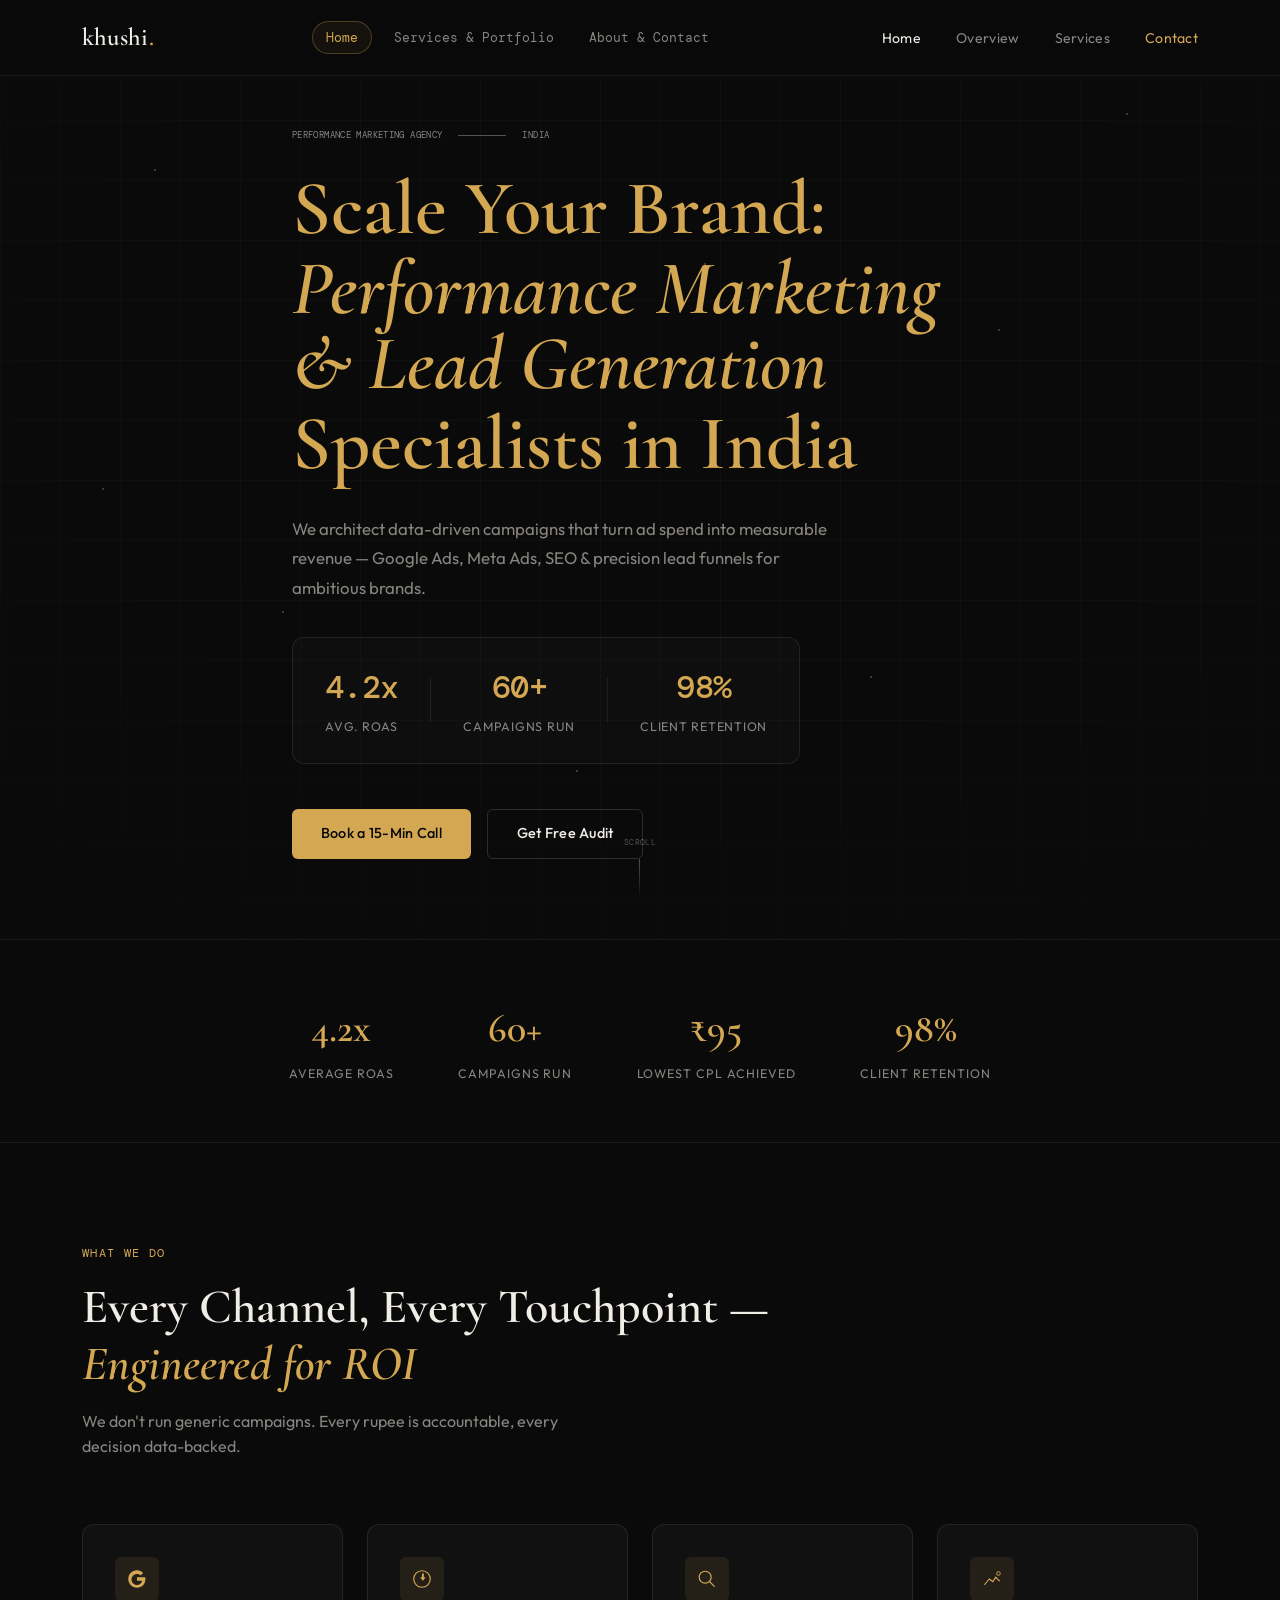
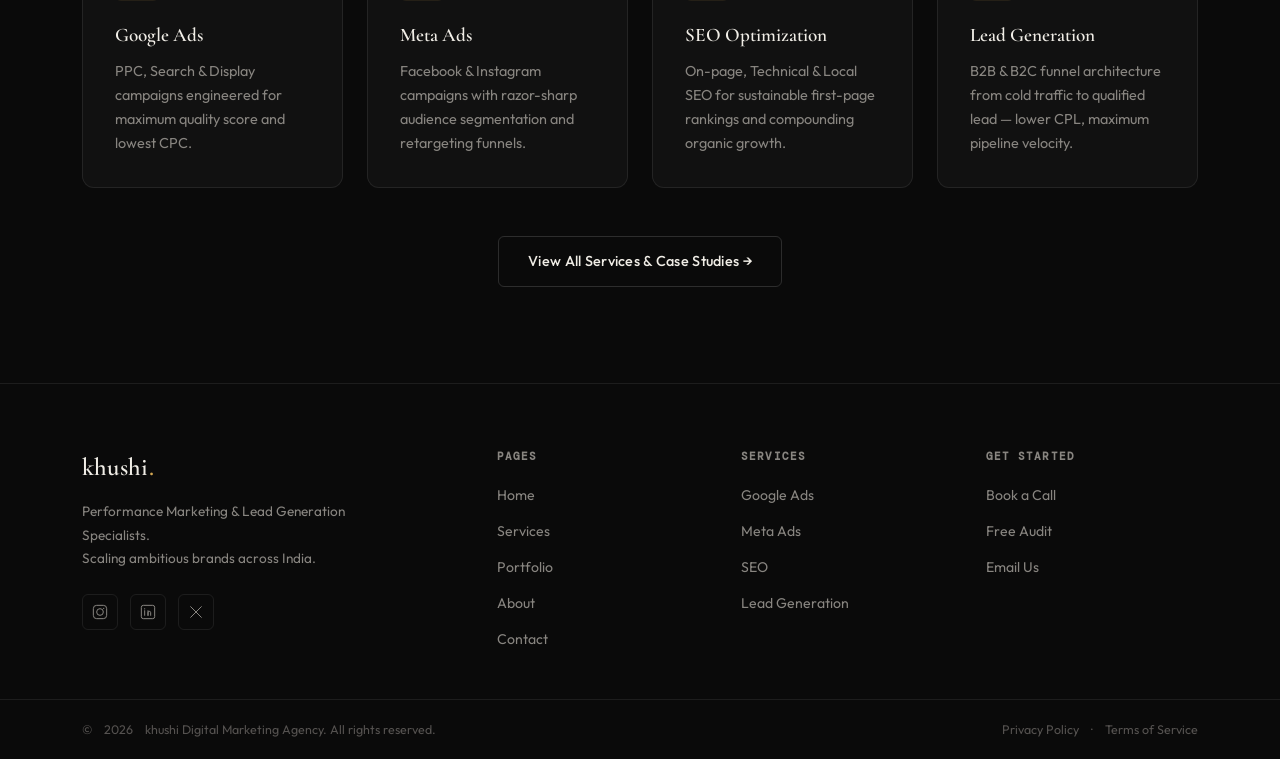
==== index.html @ 688403a4 "Add files via upload" ====
<!DOCTYPE html>
<html lang="en">
<head>
  <meta charset="UTF-8" />
  <meta name="viewport" content="width=device-width, initial-scale=1.0" />
  <meta name="description" content="khushi — Performance Marketing & Lead Generation Agency in India. Google Ads, Meta Ads, SEO, and B2B/B2C lead generation that scales your brand." />
  <title>khushi | Performance Marketing & Lead Generation — Home</title>
  <link rel="canonical" href="https://khushi.agency" />
  <link rel="preconnect" href="https://fonts.googleapis.com" />
  <link rel="preconnect" href="https://fonts.gstatic.com" crossorigin />
  <link href="https://fonts.googleapis.com/css2?family=Cormorant+Garamond:ital,wght@0,300;0,400;0,600;0,700;1,300;1,400&family=Outfit:wght@300;400;500;600&family=DM+Mono:wght@300;400;500&display=swap" rel="stylesheet" />
  <link rel="stylesheet" href="style.css" />
</head>
<body>

  <!-- HEADER -->
  <header class="site-header" id="top" role="banner">
    <nav class="navbar" aria-label="Primary navigation">
      <a href="index.html" class="nav-logo" aria-label="khushi home">
        <span class="logo-text">khushi<span class="logo-dot">.</span></span>
      </a>
      <div class="page-nav" role="navigation" aria-label="Page navigation">
        <a href="index.html" class="page-nav-link current">Home</a>
        <a href="services-portfolio.html" class="page-nav-link">Services &amp; Portfolio</a>
        <a href="about-contact.html" class="page-nav-link">About &amp; Contact</a>
      </div>
      <ul class="nav-links" role="list">
        <li><a href="#home" class="nav-link active">Home</a></li>
        <li><a href="#overview" class="nav-link">Overview</a></li>
        <li><a href="services-portfolio.html" class="nav-link">Services</a></li>
        <li><a href="about-contact.html" class="nav-link nav-cta">Contact</a></li>
      </ul>
      <button class="burger" aria-label="Toggle navigation menu" aria-expanded="false">
        <span class="burger-bar"></span>
        <span class="burger-bar"></span>
        <span class="burger-bar"></span>
      </button>
    </nav>
  </header>

  <main id="main-content">

    <!-- HERO -->
    <section id="home" class="hero" aria-labelledby="hero-heading">
      <div class="hero-grid-bg" aria-hidden="true"></div>
      <div class="hero-particles" aria-hidden="true">
        <span></span><span></span><span></span><span></span>
        <span></span><span></span><span></span><span></span>
      </div>

      <div class="container hero-content">
        <div class="hero-eyebrow reveal">
          <span class="mono">Performance Marketing Agency</span>
          <span class="eyebrow-line" aria-hidden="true"></span>
          <span class="mono">India</span>
        </div>

        <!-- 
          FIX 1: All text is now the same gold/accent color (removed white override).
          FIX 2: "Performance Marketing" and "& Lead Generation" are on consecutive lines
                 with .line-tight pulling the gap tighter via negative margin-top.
        -->
        <h1 id="hero-heading" class="hero-h1 reveal reveal-delay-1">
          Scale Your Brand:<br />
          <em>Performance Marketing</em><br />
          <span class="line-tight"><em>&amp; Lead Generation</em> Specialists in India</span>
        </h1>

        <p class="hero-sub reveal reveal-delay-2">
          We architect data-driven campaigns that turn ad spend into measurable revenue —
          Google Ads, Meta Ads, SEO &amp; precision lead funnels for ambitious brands.
        </p>

        <div class="hero-stats reveal reveal-delay-3" aria-label="Agency statistics">
          <div class="stat">
            <span class="stat-num mono">4.2x</span>
            <span class="stat-label">Avg. ROAS</span>
          </div>
          <div class="stat-divider" aria-hidden="true"></div>
          <div class="stat">
            <span class="stat-num mono">60+</span>
            <span class="stat-label">Campaigns Run</span>
          </div>
          <div class="stat-divider" aria-hidden="true"></div>
          <div class="stat">
            <span class="stat-num mono">98%</span>
            <span class="stat-label">Client Retention</span>
          </div>
        </div>

        <div class="hero-ctas reveal reveal-delay-4">
          <a href="about-contact.html#contact" class="btn btn-primary">Book a 15-Min Call</a>
          <a href="about-contact.html#contact" class="btn btn-outline">Get Free Audit</a>
        </div>
      </div>

      <div class="hero-scroll-cue" aria-hidden="true">
        <span class="mono">scroll</span>
        <div class="scroll-line"></div>
      </div>
    </section>

    <!-- TRUST BAR -->
    <div class="trust-bar">
      <div class="container">
        <div class="trust-inner">
          <div class="trust-item">
            <span class="trust-num">4.2x</span>
            <span class="trust-lbl">Average ROAS</span>
          </div>
          <div class="trust-item">
            <span class="trust-num">60+</span>
            <span class="trust-lbl">Campaigns Run</span>
          </div>
          <div class="trust-item">
            <span class="trust-num">₹95</span>
            <span class="trust-lbl">Lowest CPL Achieved</span>
          </div>
          <div class="trust-item">
            <span class="trust-num">98%</span>
            <span class="trust-lbl">Client Retention</span>
          </div>
        </div>
      </div>
    </div>

    <!-- OVERVIEW -->
    <section id="overview" class="home-overview" aria-labelledby="overview-heading">
      <div class="container">
        <div class="section-header reveal">
          <span class="section-eyebrow mono">What We Do</span>
          <h2 id="overview-heading" class="section-title">
            Every Channel, Every Touchpoint —<br /><em>Engineered for ROI</em>
          </h2>
          <p class="section-sub">We don't run generic campaigns. Every rupee is accountable, every decision data-backed.</p>
        </div>

        <div class="overview-grid">
          <div class="overview-card reveal">
            <div class="overview-card-icon">
              <svg viewBox="0 0 48 48" fill="none" xmlns="http://www.w3.org/2000/svg">
                <path d="M43.6 20.2H24v7.6h11.3c-1.1 5.4-5.8 9.4-11.3 9.4-6.6 0-12-5.4-12-12s5.4-12 12-12c3 0 5.8 1.1 7.9 3l5.4-5.4C33.8 7.2 29.1 5 24 5 13.5 5 5 13.5 5 24s8.5 19 19 19c9.9 0 18.3-7.2 18.3-19 0-1.3-.1-2.6-.4-3.8h.7z" fill="currentColor"/>
              </svg>
            </div>
            <h3 class="overview-card-title">Google Ads</h3>
            <p class="overview-card-desc">PPC, Search &amp; Display campaigns engineered for maximum quality score and lowest CPC.</p>
          </div>
          <div class="overview-card reveal reveal-delay-1">
            <div class="overview-card-icon">
              <svg viewBox="0 0 48 48" fill="none" xmlns="http://www.w3.org/2000/svg">
                <circle cx="24" cy="24" r="18" stroke="currentColor" stroke-width="2.5" fill="none"/>
                <path d="M24 12v8h-4l6 8 6-8h-4v-8h-4z" fill="currentColor"/>
              </svg>
            </div>
            <h3 class="overview-card-title">Meta Ads</h3>
            <p class="overview-card-desc">Facebook &amp; Instagram campaigns with razor-sharp audience segmentation and retargeting funnels.</p>
          </div>
          <div class="overview-card reveal reveal-delay-2">
            <div class="overview-card-icon">
              <svg viewBox="0 0 48 48" fill="none" xmlns="http://www.w3.org/2000/svg">
                <circle cx="20" cy="20" r="13" stroke="currentColor" stroke-width="2.5" fill="none"/>
                <path d="M30 30l10 10" stroke="currentColor" stroke-width="2.5" stroke-linecap="round"/>
              </svg>
            </div>
            <h3 class="overview-card-title">SEO Optimization</h3>
            <p class="overview-card-desc">On-page, Technical &amp; Local SEO for sustainable first-page rankings and compounding organic growth.</p>
          </div>
          <div class="overview-card reveal reveal-delay-3">
            <div class="overview-card-icon">
              <svg viewBox="0 0 48 48" fill="none" xmlns="http://www.w3.org/2000/svg">
                <path d="M8 36l10-12 8 6 6-10 8 8" stroke="currentColor" stroke-width="2.5" stroke-linecap="round" stroke-linejoin="round" fill="none"/>
                <circle cx="38" cy="12" r="4" stroke="currentColor" stroke-width="2" fill="none"/>
              </svg>
            </div>
            <h3 class="overview-card-title">Lead Generation</h3>
            <p class="overview-card-desc">B2B &amp; B2C funnel architecture from cold traffic to qualified lead — lower CPL, maximum pipeline velocity.</p>
          </div>
        </div>

        <div style="text-align:center; margin-top: 3rem;" class="reveal reveal-delay-4">
          <a href="services-portfolio.html" class="btn btn-outline">View All Services &amp; Case Studies →</a>
        </div>
      </div>
    </section>

  </main>

  <!-- FOOTER -->
  <footer class="site-footer" role="contentinfo">
    <div class="container footer-inner">
      <div class="footer-brand">
        <a href="index.html" class="nav-logo footer-logo">
          <span class="logo-text">khushi<span class="logo-dot">.</span></span>
        </a>
        <p class="footer-tagline">Performance Marketing &amp; Lead Generation Specialists.<br />Scaling ambitious brands across India.</p>
        <div class="footer-social" aria-label="Social media links">
          <a href="https://www.instagram.com" target="_blank" rel="noopener noreferrer" class="social-link" aria-label="Instagram">
            <svg viewBox="0 0 24 24" fill="none" xmlns="http://www.w3.org/2000/svg"><rect x="2" y="2" width="20" height="20" rx="5" stroke="currentColor" stroke-width="1.5" fill="none"/><circle cx="12" cy="12" r="5" stroke="currentColor" stroke-width="1.5" fill="none"/><circle cx="17.5" cy="6.5" r="1" fill="currentColor"/></svg>
          </a>
          <a href="https://www.linkedin.com" target="_blank" rel="noopener noreferrer" class="social-link" aria-label="LinkedIn">
            <svg viewBox="0 0 24 24" fill="none" xmlns="http://www.w3.org/2000/svg"><rect x="2" y="2" width="20" height="20" rx="3" stroke="currentColor" stroke-width="1.5" fill="none"/><path d="M7 10v7M7 7v.5M12 17v-4a2 2 0 014 0v4M12 10v7" stroke="currentColor" stroke-width="1.5" stroke-linecap="round"/></svg>
          </a>
          <a href="https://twitter.com" target="_blank" rel="noopener noreferrer" class="social-link" aria-label="Twitter/X">
            <svg viewBox="0 0 24 24" fill="none" xmlns="http://www.w3.org/2000/svg"><path d="M4 4l16 16M4 20L20 4" stroke="currentColor" stroke-width="1.5" stroke-linecap="round"/></svg>
          </a>
        </div>
      </div>
      <nav class="footer-nav" aria-label="Footer links">
        <div class="footer-col">
          <h4 class="footer-col-title mono">Pages</h4>
          <ul role="list">
            <li><a href="index.html" class="footer-link">Home</a></li>
            <li><a href="services-portfolio.html" class="footer-link">Services</a></li>
            <li><a href="services-portfolio.html#portfolio" class="footer-link">Portfolio</a></li>
            <li><a href="about-contact.html" class="footer-link">About</a></li>
            <li><a href="about-contact.html#contact" class="footer-link">Contact</a></li>
          </ul>
        </div>
        <div class="footer-col">
          <h4 class="footer-col-title mono">Services</h4>
          <ul role="list">
            <li><a href="services-portfolio.html#services" class="footer-link">Google Ads</a></li>
            <li><a href="services-portfolio.html#services" class="footer-link">Meta Ads</a></li>
            <li><a href="services-portfolio.html#services" class="footer-link">SEO</a></li>
            <li><a href="services-portfolio.html#services" class="footer-link">Lead Generation</a></li>
          </ul>
        </div>
        <div class="footer-col">
          <h4 class="footer-col-title mono">Get Started</h4>
          <ul role="list">
            <li><a href="https://calendly.com/khushi-agency/15min" target="_blank" rel="noopener noreferrer" class="footer-link">Book a Call</a></li>
            <li><a href="about-contact.html#contact" class="footer-link">Free Audit</a></li>
            <li><a href="mailto:hello@khushi.agency" class="footer-link">Email Us</a></li>
          </ul>
        </div>
      </nav>
    </div>
    <div class="footer-bottom">
      <div class="container footer-bottom-inner">
        <p class="footer-copy">&copy; <span id="year"></span> khushi Digital Marketing Agency. All rights reserved.</p>
        <p class="footer-legal">
          <a href="#" class="footer-link-sm">Privacy Policy</a>
          <span aria-hidden="true">·</span>
          <a href="#" class="footer-link-sm">Terms of Service</a>
        </p>
      </div>
    </div>
  </footer>

  <script src="script.js"></script>
</body>
</html>
---- style.css ----
/* ============================================================
   KHUSHI AGENCY — style.css
   3-Page: index.html | services-portfolio.html | about-contact.html
   ============================================================ */

/* ─── RESET & BASE ─────────────────────────────────────────── */
*, *::before, *::after { box-sizing: border-box; margin: 0; padding: 0; }

:root {
  --clr-bg:        #0a0a0a;
  --clr-surface:   #111111;
  --clr-border:    rgba(255,255,255,0.08);
  --clr-border-md: rgba(255,255,255,0.14);
  --clr-accent:    #d4a853;        /* gold */
  --clr-accent2:   #b8934a;
  --clr-text:      #f0ede6;
  --clr-muted:     #888580;
  --clr-dim:       #555250;
  --ff-serif:      'Cormorant Garamond', Georgia, serif;
  --ff-sans:       'Outfit', system-ui, sans-serif;
  --ff-mono:       'DM Mono', 'Courier New', monospace;
  --radius:        6px;
  --radius-lg:     12px;
  --trans:         0.3s ease;
}

html { scroll-behavior: smooth; font-size: 16px; }

body {
  font-family: var(--ff-sans);
  background: var(--clr-bg);
  color: var(--clr-text);
  line-height: 1.6;
  overflow-x: hidden;
  -webkit-font-smoothing: antialiased;
}

img { display: block; max-width: 100%; }
a { color: inherit; text-decoration: none; }
ul { list-style: none; }
button { cursor: pointer; border: none; background: none; font: inherit; }

.mono { font-family: var(--ff-mono); font-size: 0.78em; letter-spacing: 0.04em; }
.container { max-width: 1180px; margin: 0 auto; padding: 0 2rem; }

/* ─── HEADER / NAV ─────────────────────────────────────────── */
.site-header {
  position: fixed; top: 0; left: 0; right: 0; z-index: 100;
  padding: 1.1rem 0;
  border-bottom: 1px solid var(--clr-border);
  background: rgba(10,10,10,0.88);
  backdrop-filter: blur(12px);
  -webkit-backdrop-filter: blur(12px);
}
.navbar { display: flex; align-items: center; justify-content: space-between; max-width: 1180px; margin: 0 auto; padding: 0 2rem; }

.nav-logo { display: flex; align-items: center; }
.logo-text { font-family: var(--ff-serif); font-size: 1.55rem; font-weight: 600; color: var(--clr-text); letter-spacing: 0.01em; }
.logo-dot { color: var(--clr-accent); }

.nav-links { display: flex; align-items: center; gap: 2.2rem; }
.nav-link { font-size: 0.88rem; font-weight: 400; color: var(--clr-muted); transition: color var(--trans); letter-spacing: 0.02em; }
.nav-link:hover, .nav-link.active { color: var(--clr-text); }
.nav-cta { color: var(--clr-accent) !important; }

.burger { display: none; flex-direction: column; gap: 5px; padding: 4px; }
.burger-bar { width: 22px; height: 1.5px; background: var(--clr-text); transition: var(--trans); }

/* ─── PAGE NAVIGATION PILLS ────────────────────────────────── */
.page-nav {
  display: flex; align-items: center; gap: 0.5rem;
}
.page-nav-link {
  font-size: 0.82rem; font-family: var(--ff-mono); color: var(--clr-muted);
  padding: 0.3rem 0.8rem; border-radius: 20px;
  border: 1px solid transparent;
  transition: var(--trans);
}
.page-nav-link:hover { color: var(--clr-text); }
.page-nav-link.current {
  color: var(--clr-accent); border-color: rgba(212,168,83,0.3);
  background: rgba(212,168,83,0.06);
}

/* ─── SECTION SHARED ────────────────────────────────────────── */
.section-eyebrow {
  display: inline-block; font-size: 0.72rem; color: var(--clr-accent);
  text-transform: uppercase; letter-spacing: 0.12em; margin-bottom: 1rem;
}
.section-title {
  font-family: var(--ff-serif); font-size: clamp(2rem, 4vw, 3rem);
  font-weight: 600; line-height: 1.18; color: var(--clr-text);
  margin-bottom: 1rem;
}
.section-title em { font-style: italic; color: var(--clr-accent); }
.section-sub { font-size: 1rem; color: var(--clr-muted); max-width: 520px; }
.section-header { margin-bottom: 4rem; }
.section-header--left { margin-bottom: 2rem; }

/* ─── BTNS ─────────────────────────────────────────────────── */
.btn {
  display: inline-flex; align-items: center; gap: 0.5rem;
  padding: 0.8rem 1.8rem; border-radius: var(--radius);
  font-size: 0.9rem; font-weight: 500; letter-spacing: 0.02em;
  transition: all var(--trans);
}
.btn-primary {
  background: var(--clr-accent); color: #0a0a0a;
}
.btn-primary:hover { background: var(--clr-accent2); transform: translateY(-1px); }
.btn-outline {
  border: 1px solid var(--clr-border-md); color: var(--clr-text);
}
.btn-outline:hover { border-color: var(--clr-accent); color: var(--clr-accent); }
.btn-icon { width: 18px; height: 18px; }
.btn-arrow { width: 18px; height: 18px; }

/* ─── REVEAL ANIMATION ──────────────────────────────────────── */
.reveal {
  opacity: 0; transform: translateY(24px);
  transition: opacity 0.7s ease, transform 0.7s ease;
}
.reveal.visible { opacity: 1; transform: translateY(0); }
.reveal-delay-1 { transition-delay: 0.1s; }
.reveal-delay-2 { transition-delay: 0.2s; }
.reveal-delay-3 { transition-delay: 0.3s; }
.reveal-delay-4 { transition-delay: 0.4s; }

/* ═══════════════════════════════════════════════════════════════
   PAGE 1 — HOME (index.html)
═══════════════════════════════════════════════════════════════ */

/* HERO */
.hero {
  min-height: 100vh; display: flex; align-items: center;
  position: relative; overflow: hidden;
  padding: 8rem 0 5rem;
}
.hero-grid-bg {
  position: absolute; inset: 0;
  background-image:
    linear-gradient(rgba(255,255,255,0.025) 1px, transparent 1px),
    linear-gradient(90deg, rgba(255,255,255,0.025) 1px, transparent 1px);
  background-size: 60px 60px;
  pointer-events: none;
}
.hero-grid-bg::after {
  content: '';
  position: absolute; inset: 0;
  background: radial-gradient(ellipse 80% 70% at 50% 40%, transparent 40%, var(--clr-bg) 100%);
}
.hero-particles {
  position: absolute; inset: 0; pointer-events: none;
}
.hero-particles span {
  position: absolute; width: 2px; height: 2px;
  background: var(--clr-accent); border-radius: 50%;
  opacity: 0.4; animation: float 8s ease-in-out infinite;
}
.hero-particles span:nth-child(1) { top: 18%; left: 12%; animation-delay: 0s; }
.hero-particles span:nth-child(2) { top: 35%; left: 78%; animation-delay: 1.2s; }
.hero-particles span:nth-child(3) { top: 65%; left: 22%; animation-delay: 2.4s; }
.hero-particles span:nth-child(4) { top: 72%; left: 68%; animation-delay: 0.8s; }
.hero-particles span:nth-child(5) { top: 28%; left: 55%; animation-delay: 3.2s; }
.hero-particles span:nth-child(6) { top: 82%; left: 45%; animation-delay: 1.6s; }
.hero-particles span:nth-child(7) { top: 12%; left: 88%; animation-delay: 2.0s; }
.hero-particles span:nth-child(8) { top: 52%; left: 8%;  animation-delay: 0.4s; }

@keyframes float {
  0%, 100% { transform: translateY(0) scale(1); opacity: 0.4; }
  50%       { transform: translateY(-18px) scale(1.5); opacity: 0.7; }
}

.hero-content { position: relative; z-index: 2; max-width: 760px; }

.hero-eyebrow {
  display: flex; align-items: center; gap: 1rem;
  margin-bottom: 1.6rem; color: var(--clr-muted); font-size: 0.75rem;
  text-transform: uppercase; letter-spacing: 0.1em;
}
.eyebrow-line {
  flex: 1; max-width: 48px; height: 1px; background: var(--clr-dim);
}

/* ── HERO H1 FIX: tight line-height, all lines same accent color ── */
.hero-h1 {
  font-family: var(--ff-serif);
  font-size: clamp(2.6rem, 6vw, 4.8rem);
  font-weight: 600;
  /* tighter overall line-height */
  line-height: 1.05;
  /* reduce gap specifically between lines 2 and 3 */
  color: var(--clr-accent);   /* ALL text same gold color */
  margin-bottom: 1.8rem;
}
/* "Scale Your Brand:" — keep it the same gold, no override needed */
.hero-h1 em {
  font-style: italic;
  color: var(--clr-accent);   /* same gold as everything else */
}
/* "& Lead Generation" sits on its own line; reduce its top spacing */
.hero-h1 .line-tight {
  display: block;
  margin-top: -0.08em;  /* pull "Lead Generation" closer to "Performance Marketing" */
}

.hero-sub {
  font-size: 1.05rem; color: var(--clr-muted); max-width: 560px;
  line-height: 1.75; margin-bottom: 2.2rem;
}

.hero-stats {
  display: flex; align-items: center; gap: 0;
  margin-bottom: 2.8rem;
  padding: 1.5rem 2rem;
  border: 1px solid var(--clr-border);
  border-radius: var(--radius-lg);
  background: rgba(255,255,255,0.02);
  width: fit-content;
}
.stat { text-align: center; padding: 0 2rem; }
.stat:first-child { padding-left: 0; }
.stat:last-child  { padding-right: 0; }
.stat-num { display: block; font-size: 2rem; font-weight: 500; color: var(--clr-accent); letter-spacing: -0.02em; }
.stat-label { font-size: 0.78rem; color: var(--clr-muted); margin-top: 0.2rem; text-transform: uppercase; letter-spacing: 0.06em; }
.stat-divider { width: 1px; height: 44px; background: var(--clr-border); flex-shrink: 0; }

.hero-ctas { display: flex; gap: 1rem; flex-wrap: wrap; }

.hero-scroll-cue {
  position: absolute; bottom: 2.5rem; left: 50%; transform: translateX(-50%);
  display: flex; flex-direction: column; align-items: center; gap: 0.6rem;
  color: var(--clr-dim); font-size: 0.65rem; text-transform: uppercase; letter-spacing: 0.12em;
}
.scroll-line {
  width: 1px; height: 40px; background: linear-gradient(to bottom, var(--clr-dim), transparent);
  animation: scrollPulse 2s ease-in-out infinite;
}
@keyframes scrollPulse { 0%, 100% { opacity: 0.4; } 50% { opacity: 1; } }

/* ─── HOME FEATURES / OVERVIEW SECTION ─────────────────────── */
.home-overview { padding: 6rem 0; }
.overview-grid {
  display: grid; grid-template-columns: repeat(auto-fit, minmax(240px, 1fr));
  gap: 1.5rem; margin-top: 3.5rem;
}
.overview-card {
  padding: 2rem; border: 1px solid var(--clr-border);
  border-radius: var(--radius-lg); background: var(--clr-surface);
  transition: border-color var(--trans), transform var(--trans);
}
.overview-card:hover { border-color: var(--clr-border-md); transform: translateY(-3px); }
.overview-card-icon {
  width: 44px; height: 44px; display: flex; align-items: center; justify-content: center;
  background: rgba(212,168,83,0.1); border-radius: var(--radius);
  color: var(--clr-accent); margin-bottom: 1.2rem;
}
.overview-card-icon svg { width: 22px; height: 22px; }
.overview-card-title { font-family: var(--ff-serif); font-size: 1.2rem; font-weight: 600; margin-bottom: 0.6rem; }
.overview-card-desc { font-size: 0.9rem; color: var(--clr-muted); line-height: 1.65; }

/* ─── HOME TRUST BAR ─────────────────────────────────────────── */
.trust-bar {
  padding: 3.5rem 0;
  border-top: 1px solid var(--clr-border);
  border-bottom: 1px solid var(--clr-border);
}
.trust-inner {
  display: flex; align-items: center; justify-content: center;
  gap: 4rem; flex-wrap: wrap;
}
.trust-item { text-align: center; }
.trust-num { font-family: var(--ff-serif); font-size: 2.5rem; font-weight: 600; color: var(--clr-accent); display: block; }
.trust-lbl { font-size: 0.78rem; color: var(--clr-muted); text-transform: uppercase; letter-spacing: 0.08em; }

/* ═══════════════════════════════════════════════════════════════
   PAGE 2 — SERVICES & PORTFOLIO
═══════════════════════════════════════════════════════════════ */

/* SERVICES */
.services { padding: 9rem 0 6rem; }
.services-grid {
  display: grid; grid-template-columns: repeat(auto-fit, minmax(260px, 1fr));
  gap: 1.5rem;
}
.service-card {
  position: relative; overflow: hidden;
  padding: 2.2rem 2rem;
  border: 1px solid var(--clr-border);
  border-radius: var(--radius-lg);
  background: var(--clr-surface);
  transition: border-color var(--trans), transform var(--trans);
}
.service-card:hover { border-color: rgba(212,168,83,0.3); transform: translateY(-4px); }
.service-icon {
  width: 48px; height: 48px; display: flex; align-items: center; justify-content: center;
  background: rgba(212,168,83,0.08); border-radius: var(--radius);
  color: var(--clr-accent); margin-bottom: 1rem;
}
.service-icon svg { width: 24px; height: 24px; }
.service-num {
  position: absolute; top: 1.8rem; right: 2rem;
  font-size: 0.68rem; color: var(--clr-dim); letter-spacing: 0.06em;
}
.service-title { font-family: var(--ff-serif); font-size: 1.35rem; font-weight: 600; margin-bottom: 0.8rem; }
.service-desc { font-size: 0.9rem; color: var(--clr-muted); line-height: 1.7; margin-bottom: 1.4rem; }
.service-tags { display: flex; flex-wrap: wrap; gap: 0.4rem; }
.service-tags li {
  font-size: 0.72rem; font-family: var(--ff-mono);
  padding: 0.25rem 0.7rem; border-radius: 20px;
  border: 1px solid var(--clr-border); color: var(--clr-muted);
}
.service-hover-line {
  position: absolute; bottom: 0; left: 0; right: 0; height: 2px;
  background: var(--clr-accent); transform: scaleX(0); transform-origin: left;
  transition: transform 0.4s ease;
}
.service-card:hover .service-hover-line { transform: scaleX(1); }

/* PORTFOLIO */
.portfolio { padding: 6rem 0; background: var(--clr-surface); }
.portfolio-grid {
  display: grid; grid-template-columns: repeat(auto-fit, minmax(280px, 1fr));
  gap: 1.5rem;
}
.portfolio-card {
  border: 1px solid var(--clr-border);
  border-radius: var(--radius-lg); overflow: hidden;
  background: var(--clr-bg);
  transition: border-color var(--trans), transform var(--trans);
}
.portfolio-card:hover { border-color: var(--clr-border-md); transform: translateY(-3px); }
.portfolio-img-wrap { position: relative; }
.portfolio-img-placeholder {
  height: 160px; display: flex; align-items: center; justify-content: center;
  background: rgba(255,255,255,0.03);
  border-bottom: 1px solid var(--clr-border);
}
.placeholder-inner { display: flex; flex-direction: column; align-items: center; gap: 0.6rem; color: var(--clr-dim); }
.placeholder-inner svg { width: 36px; height: 36px; }
.placeholder-inner span { font-size: 0.68rem; }
.portfolio-overlay { position: absolute; inset: 0; background: rgba(10,10,10,0.4); pointer-events: none; }
.portfolio-body { padding: 1.4rem; }
.portfolio-meta { display: flex; gap: 0.6rem; flex-wrap: wrap; margin-bottom: 0.7rem; }
.portfolio-channel,
.portfolio-location { font-size: 0.68rem; color: var(--clr-accent); }
.portfolio-location { color: var(--clr-muted); }
.portfolio-title { font-family: var(--ff-serif); font-size: 1.15rem; font-weight: 600; margin-bottom: 0.6rem; }
.portfolio-challenge,
.portfolio-result { font-size: 0.85rem; color: var(--clr-muted); margin-bottom: 0.5rem; line-height: 1.6; }
.portfolio-result { color: var(--clr-text); }
.portfolio-tags { display: flex; flex-wrap: wrap; gap: 0.35rem; margin-top: 1rem; }
.tag {
  font-size: 0.68rem; font-family: var(--ff-mono);
  padding: 0.2rem 0.55rem; border-radius: 20px;
  border: 1px solid var(--clr-border); color: var(--clr-muted);
}
.tag-highlight {
  border-color: rgba(212,168,83,0.4); color: var(--clr-accent);
  background: rgba(212,168,83,0.07);
}

/* ═══════════════════════════════════════════════════════════════
   PAGE 3 — ABOUT & CONTACT
═══════════════════════════════════════════════════════════════ */

/* ABOUT */
.about { padding: 9rem 0 6rem; }
.about-inner { display: grid; grid-template-columns: 1fr 1.4fr; gap: 5rem; align-items: center; }

.about-badge-wrap { position: relative; display: flex; justify-content: center; align-items: center; height: 280px; }
.about-badge {
  position: relative; z-index: 3;
  text-align: center; padding: 2rem 2.5rem;
  border: 1px solid var(--clr-border-md); border-radius: var(--radius-lg);
  background: var(--clr-surface);
}
.badge-main { font-family: var(--ff-serif); font-size: 2.2rem; font-weight: 600; display: block; }
.badge-main span { color: var(--clr-accent); }
.badge-sub { font-size: 0.78rem; color: var(--clr-muted); margin-top: 0.3rem; display: block; }
.about-ring {
  position: absolute; border-radius: 50%;
  border: 1px solid var(--clr-border); pointer-events: none;
}
.about-ring-1 { width: 220px; height: 220px; animation: rotateSlow 20s linear infinite; }
.about-ring-2 { width: 300px; height: 300px; border-style: dashed; border-color: var(--clr-dim); opacity: 0.4; animation: rotateSlow 30s linear infinite reverse; }
.about-dots-grid {
  position: absolute; inset: 0;
  background-image: radial-gradient(circle, var(--clr-dim) 1px, transparent 1px);
  background-size: 22px 22px; opacity: 0.3;
  border-radius: 50%; width: 340px; height: 340px;
  left: 50%; top: 50%; transform: translate(-50%, -50%);
}
@keyframes rotateSlow { from { transform: rotate(0deg); } to { transform: rotate(360deg); } }

.about-body p { font-size: 1rem; color: var(--clr-muted); line-height: 1.8; margin-bottom: 1.2rem; }
.about-body p strong { color: var(--clr-text); font-weight: 500; }
.about-pillars { display: flex; gap: 1.5rem; flex-wrap: wrap; margin-top: 2rem; }
.pillar {
  display: flex; align-items: center; gap: 0.75rem;
  padding: 0.75rem 1.1rem; border: 1px solid var(--clr-border);
  border-radius: var(--radius); background: var(--clr-surface);
}
.pillar-icon { color: var(--clr-accent); font-size: 0.72rem; }
.pillar-text { font-size: 0.85rem; color: var(--clr-text); }

/* CONTACT */
.contact { padding: 6rem 0 5rem; background: var(--clr-surface); }
.contact-inner { display: grid; grid-template-columns: 1fr 1.3fr; gap: 5rem; align-items: start; }
.contact-sub { font-size: 0.95rem; color: var(--clr-muted); line-height: 1.75; margin-bottom: 2rem; max-width: 380px; }
.contact-cta-stack { display: flex; flex-direction: column; gap: 0.75rem; margin-bottom: 2.5rem; }
.contact-cta-btn { width: 100%; max-width: 340px; justify-content: center; }
.contact-details { font-style: normal; display: flex; flex-direction: column; gap: 1rem; }
.contact-detail-item { display: flex; gap: 1.2rem; align-items: baseline; }
.contact-label { font-size: 0.72rem; color: var(--clr-accent); text-transform: uppercase; letter-spacing: 0.08em; min-width: 48px; }
.contact-value { font-size: 0.95rem; color: var(--clr-text); }
.contact-value:hover { color: var(--clr-accent); }

/* FORM */
.contact-form-wrap {
  background: var(--clr-bg); border: 1px solid var(--clr-border);
  border-radius: var(--radius-lg); padding: 2.2rem;
}
.form-heading { font-size: 0.78rem; color: var(--clr-muted); text-transform: uppercase; letter-spacing: 0.1em; margin-bottom: 1.8rem; }
.form-row { display: grid; grid-template-columns: 1fr 1fr; gap: 1.2rem; }
.form-group { display: flex; flex-direction: column; gap: 0.45rem; margin-bottom: 1.2rem; }
.form-label { font-size: 0.82rem; color: var(--clr-muted); }
.form-label span { color: var(--clr-accent); }
.label-hint { color: var(--clr-dim); }
.form-input {
  background: rgba(255,255,255,0.04); border: 1px solid var(--clr-border);
  border-radius: var(--radius); padding: 0.75rem 1rem;
  color: var(--clr-text); font-size: 0.9rem; font-family: var(--ff-sans);
  transition: border-color var(--trans);
  outline: none; width: 100%;
}
.form-input:focus { border-color: rgba(212,168,83,0.5); background: rgba(212,168,83,0.03); }
.form-input::placeholder { color: var(--clr-dim); }
.form-textarea { resize: vertical; min-height: 120px; }
.form-error { font-size: 0.75rem; color: #e57373; min-height: 1rem; }
.btn-submit { width: 100%; justify-content: center; padding: 0.95rem; margin-top: 0.5rem; }
.form-success {
  display: flex; align-items: center; gap: 0.75rem;
  padding: 1rem; margin-top: 1rem;
  background: rgba(45,200,120,0.1); border: 1px solid rgba(45,200,120,0.2);
  border-radius: var(--radius); font-size: 0.9rem; color: #6ee09e;
}
.form-success[hidden] { display: none; }
.form-success svg { width: 20px; height: 20px; flex-shrink: 0; }

/* ─── FOOTER ─────────────────────────────────────────────────── */
.site-footer { padding: 4rem 0 0; border-top: 1px solid var(--clr-border); }
.footer-inner { display: grid; grid-template-columns: 1fr 2fr; gap: 4rem; padding-bottom: 3rem; }
.footer-tagline { font-size: 0.85rem; color: var(--clr-muted); line-height: 1.7; margin: 0.8rem 0 1.5rem; max-width: 280px; }
.footer-social { display: flex; gap: 0.75rem; }
.social-link {
  width: 36px; height: 36px; display: flex; align-items: center; justify-content: center;
  border: 1px solid var(--clr-border); border-radius: var(--radius); color: var(--clr-muted);
  transition: var(--trans);
}
.social-link:hover { color: var(--clr-accent); border-color: rgba(212,168,83,0.3); }
.social-link svg { width: 16px; height: 16px; }
.footer-nav { display: grid; grid-template-columns: repeat(3, 1fr); gap: 2rem; }
.footer-col-title { font-size: 0.7rem; text-transform: uppercase; letter-spacing: 0.1em; color: var(--clr-muted); margin-bottom: 1rem; }
.footer-col ul { display: flex; flex-direction: column; gap: 0.65rem; }
.footer-link { font-size: 0.88rem; color: var(--clr-muted); transition: color var(--trans); }
.footer-link:hover { color: var(--clr-text); }
.footer-bottom {
  border-top: 1px solid var(--clr-border); padding: 1.2rem 0;
}
.footer-bottom-inner { display: flex; justify-content: space-between; align-items: center; flex-wrap: wrap; gap: 0.5rem; }
.footer-copy, .footer-legal { font-size: 0.78rem; color: var(--clr-dim); display: flex; gap: 0.75rem; align-items: center; }
.footer-link-sm { font-size: 0.78rem; color: var(--clr-dim); transition: color var(--trans); }
.footer-link-sm:hover { color: var(--clr-muted); }

/* ─── PAGE HERO (inner pages) ───────────────────────────────── */
.page-hero {
  padding: 8rem 0 4rem;
  border-bottom: 1px solid var(--clr-border);
  background: linear-gradient(to bottom, rgba(212,168,83,0.04), transparent);
}
.page-hero-eyebrow { display: flex; align-items: center; gap: 1rem; margin-bottom: 1.2rem; }
.page-hero-eyebrow span { font-size: 0.7rem; font-family: var(--ff-mono); color: var(--clr-muted); text-transform: uppercase; letter-spacing: 0.1em; }
.page-hero-dot { width: 4px; height: 4px; background: var(--clr-accent); border-radius: 50%; }
.page-hero-title { font-family: var(--ff-serif); font-size: clamp(2.4rem, 5vw, 4rem); font-weight: 600; line-height: 1.12; color: var(--clr-text); }
.page-hero-title em { color: var(--clr-accent); font-style: italic; }
.page-hero-sub { font-size: 1rem; color: var(--clr-muted); margin-top: 1rem; max-width: 520px; line-height: 1.75; }

/* ─── RESPONSIVE ─────────────────────────────────────────────── */
@media (max-width: 900px) {
  .about-inner { grid-template-columns: 1fr; gap: 3rem; }
  .contact-inner { grid-template-columns: 1fr; gap: 3rem; }
  .footer-inner { grid-template-columns: 1fr; gap: 2.5rem; }
  .footer-nav { grid-template-columns: repeat(2, 1fr); }
  .about-visual { display: none; }
}

@media (max-width: 680px) {
  .nav-links { display: none; flex-direction: column; position: fixed; top: 0; right: 0; bottom: 0; width: 260px; background: var(--clr-surface); border-left: 1px solid var(--clr-border); padding: 5rem 2rem 2rem; gap: 1.5rem; z-index: 200; transform: translateX(100%); transition: transform var(--trans); }
  .nav-links.open { display: flex; transform: translateX(0); }
  .burger { display: flex; }
  .hero-stats { flex-direction: column; gap: 1.5rem; width: 100%; }
  .stat-divider { width: 100%; height: 1px; }
  .form-row { grid-template-columns: 1fr; }
  .hero-h1 { font-size: clamp(2rem, 8vw, 3.2rem); }
  .trust-inner { gap: 2rem; }
  .footer-nav { grid-template-columns: 1fr 1fr; }
  .page-nav { display: none; }
}
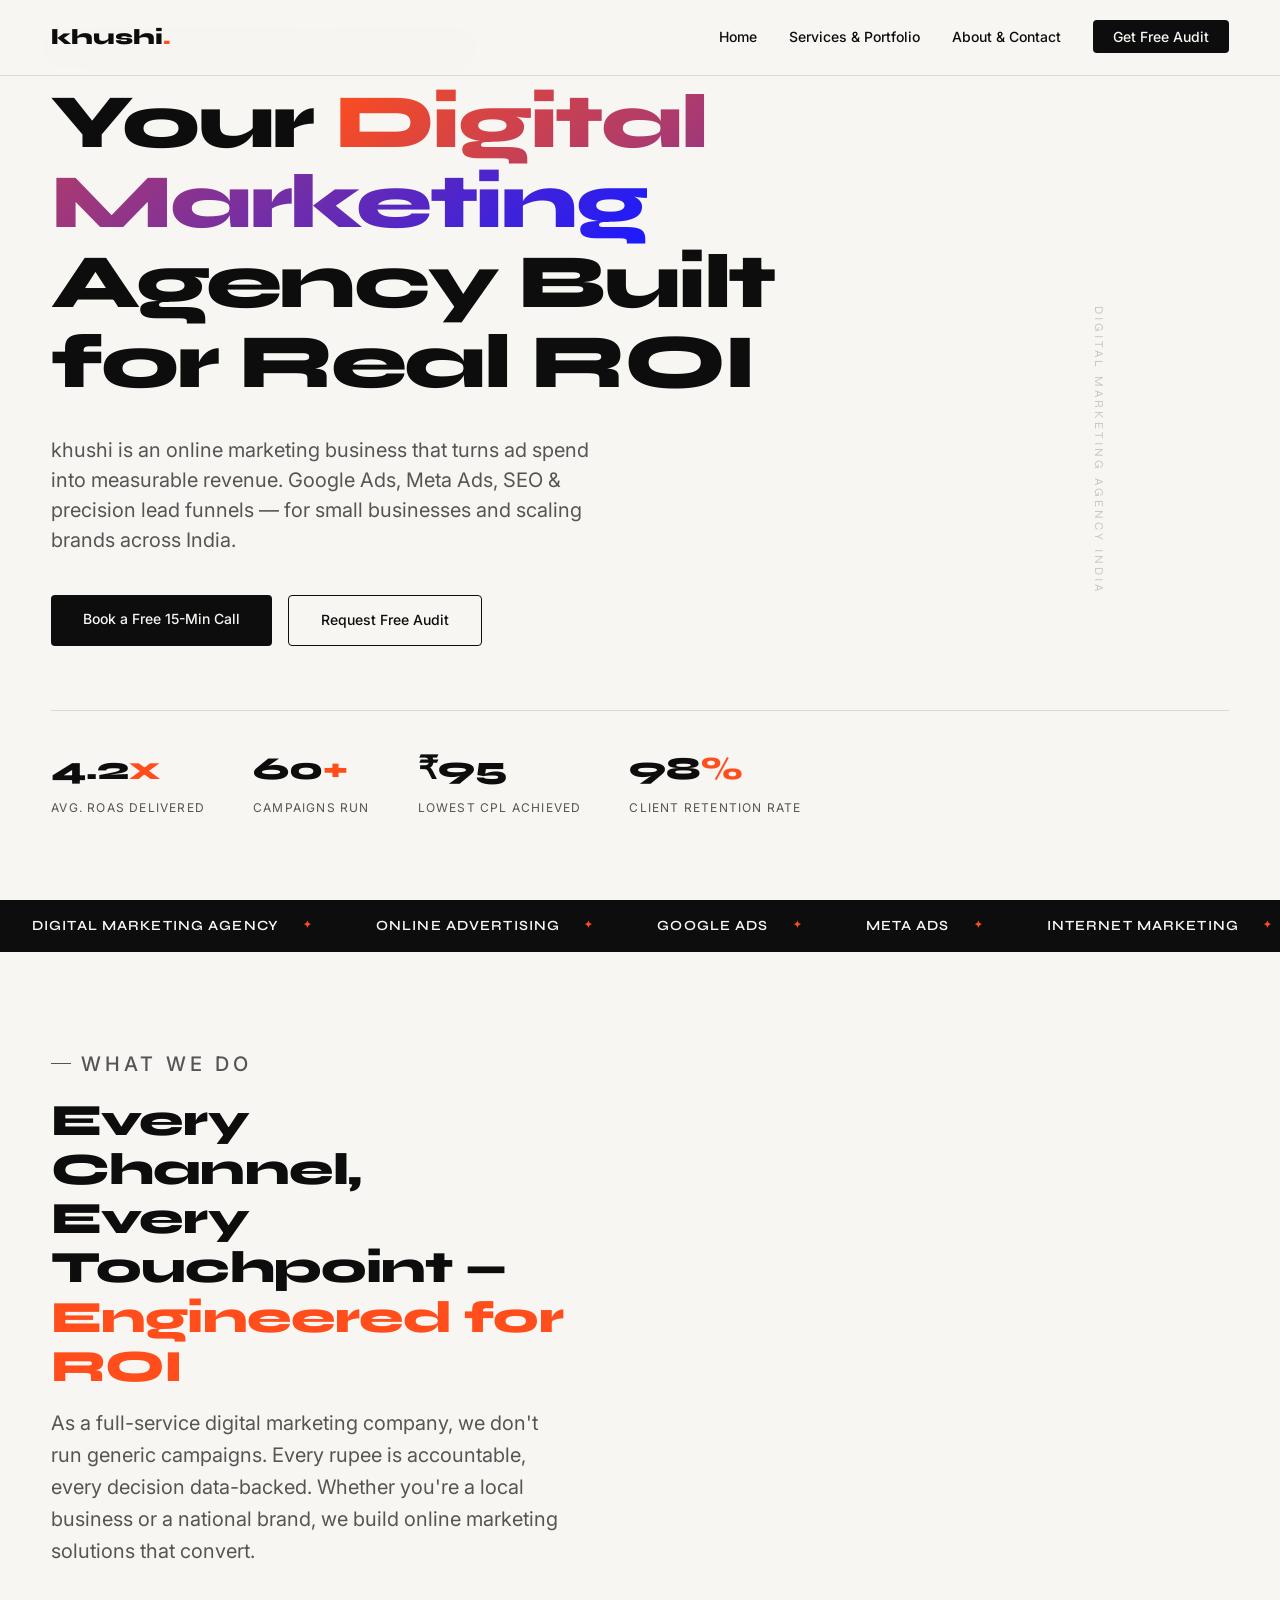
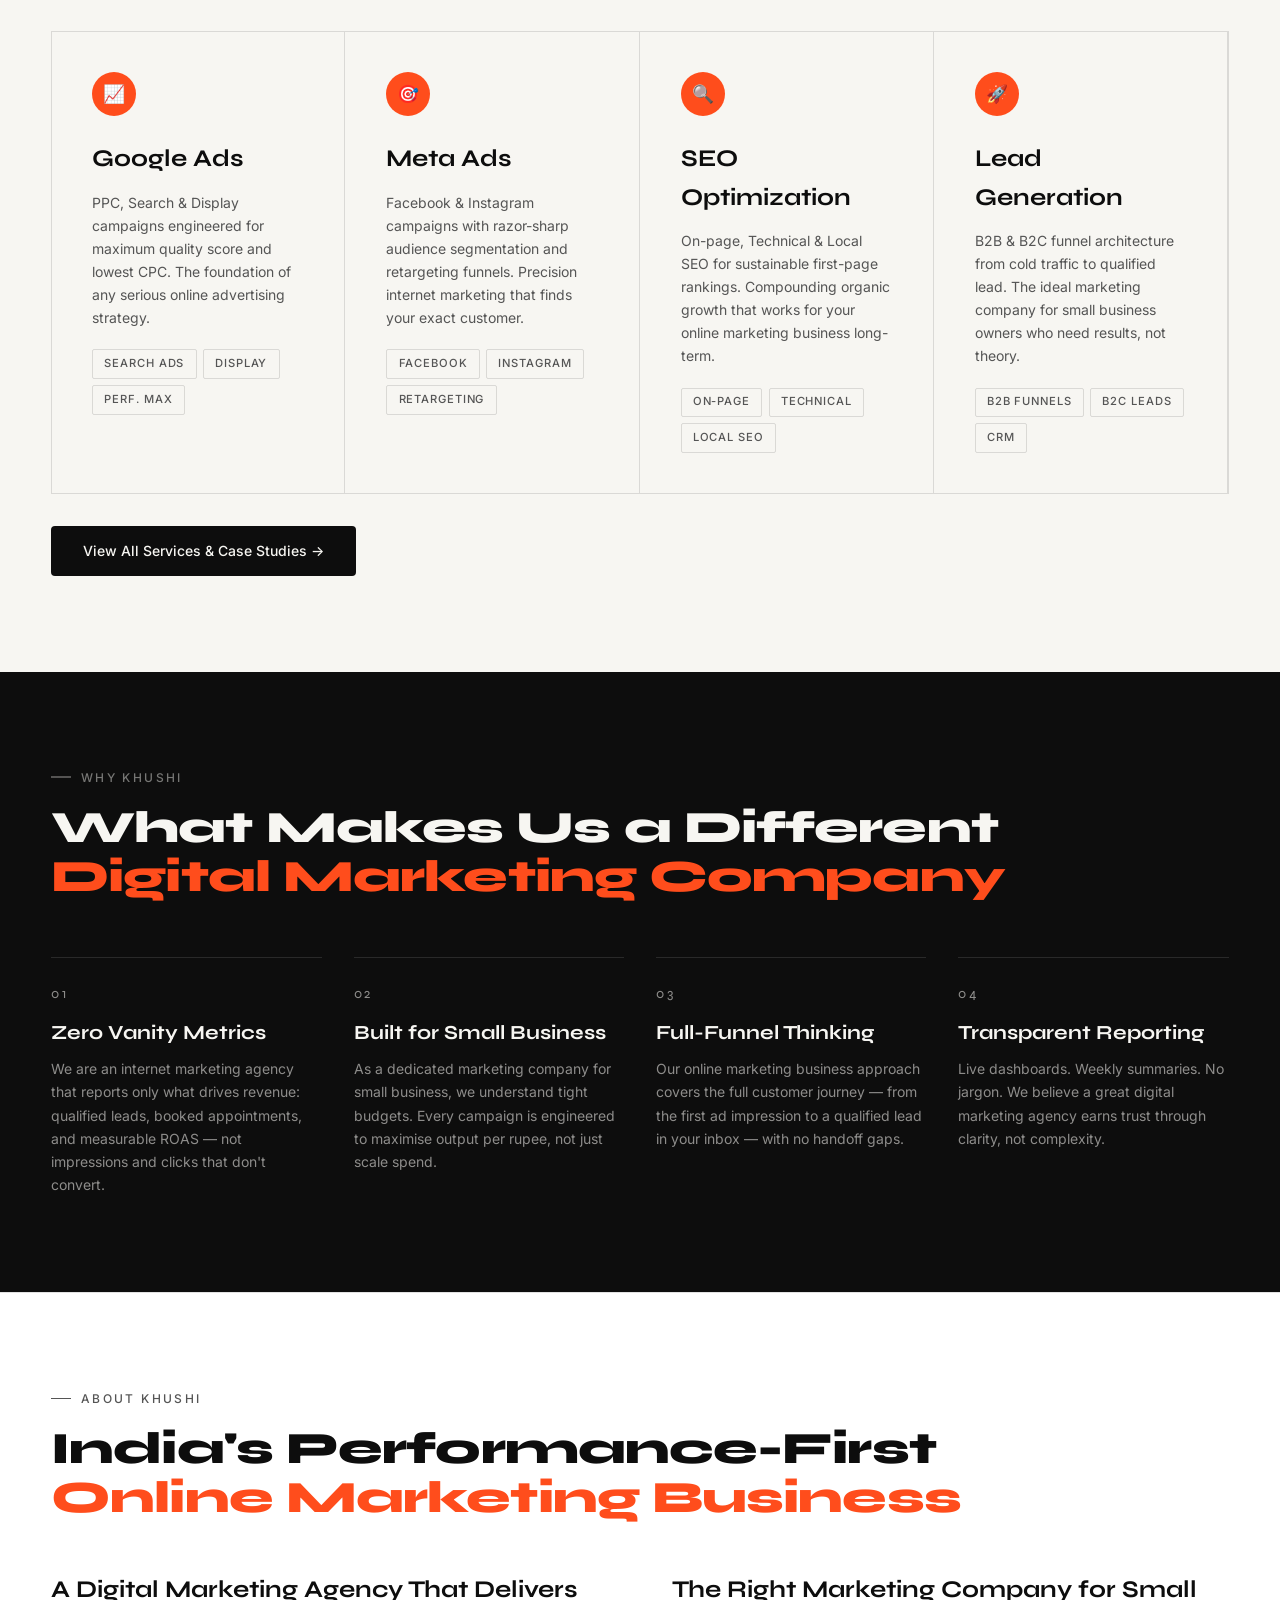
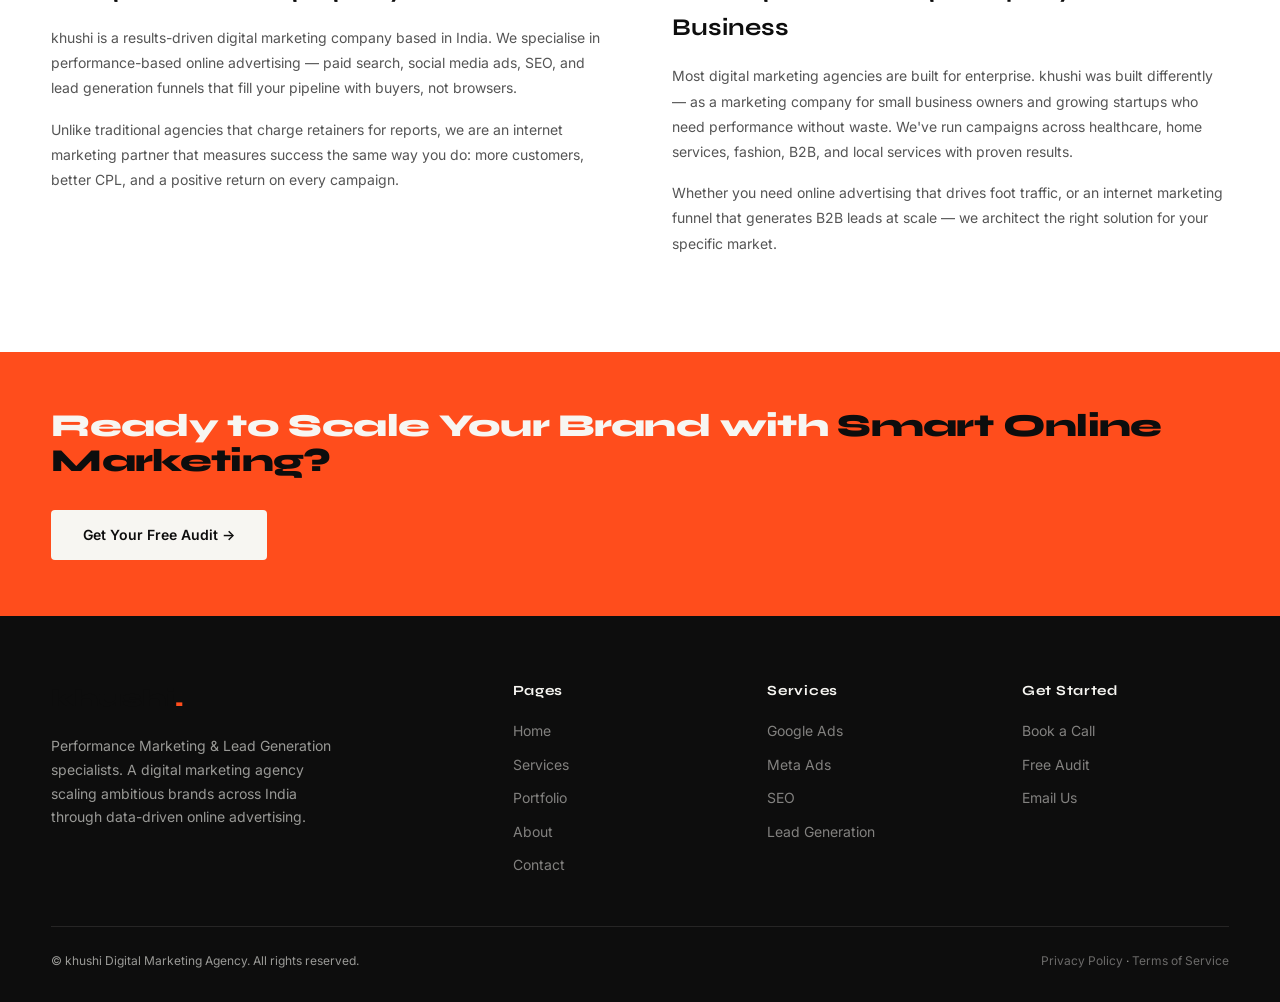
==== commit 08f5e910: "Add files via upload" ====
--- a/index.html
+++ b/index.html
@@ -3,250 +3,541 @@
 <head>
   <meta charset="UTF-8" />
   <meta name="viewport" content="width=device-width, initial-scale=1.0" />
-  <meta name="description" content="khushi — Performance Marketing & Lead Generation Agency in India. Google Ads, Meta Ads, SEO, and B2B/B2C lead generation that scales your brand." />
-  <title>khushi | Performance Marketing & Lead Generation — Home</title>
+  <title>khushi | Digital Marketing Agency India — Performance Marketing & Lead Generation</title>
+  <meta name="description" content="khushi is a leading digital marketing agency in India specialising in online advertising, Google Ads, Meta Ads, SEO and lead generation for small businesses and scaling brands." />
+  <meta name="keywords" content="digital marketing agency, digital marketing company, online advertising, online marketing business, marketing company for small business, internet marketing, performance marketing India" />
   <link rel="canonical" href="https://khushi.agency" />
+
+  <!-- Open Graph -->
+  <meta property="og:title" content="khushi | Digital Marketing Agency India" />
+  <meta property="og:description" content="Data-driven online marketing & lead generation that scales ambitious brands across India." />
+  <meta property="og:type" content="website" />
+  <meta property="og:url" content="https://khushi.agency" />
+
   <link rel="preconnect" href="https://fonts.googleapis.com" />
   <link rel="preconnect" href="https://fonts.gstatic.com" crossorigin />
-  <link href="https://fonts.googleapis.com/css2?family=Cormorant+Garamond:ital,wght@0,300;0,400;0,600;0,700;1,300;1,400&family=Outfit:wght@300;400;500;600&family=DM+Mono:wght@300;400;500&display=swap" rel="stylesheet" />
-  <link rel="stylesheet" href="style.css" />
+  <link href="https://fonts.googleapis.com/css2?family=Syne:wght@400;600;700;800&family=Inter:wght@300;400;500&display=swap" rel="stylesheet" />
+
+  <style>
+    *, *::before, *::after { box-sizing: border-box; margin: 0; padding: 0; }
+
+    :root {
+      --ink: #0D0D0D;
+      --paper: #F7F6F2;
+      --accent: #FF4D1C;
+      --accent2: #1A1AFF;
+      --mid: #555;
+      --border: rgba(13,13,13,0.12);
+      --fs-xs: 0.75rem;
+      --fs-sm: 0.875rem;
+      --fs-base: 1rem;
+      --fs-lg: 1.25rem;
+      --fs-xl: 1.5rem;
+      --fs-2xl: 2rem;
+      --fs-3xl: 3rem;
+      --fs-hero: clamp(2.8rem, 6vw, 5.5rem);
+    }
+
+    html { scroll-behavior: smooth; }
+
+    body {
+      font-family: 'Inter', sans-serif;
+      background: var(--paper);
+      color: var(--ink);
+      font-size: var(--fs-base);
+      line-height: 1.6;
+      overflow-x: hidden;
+    }
+
+    /* NAV */
+    nav {
+      position: fixed; top: 0; left: 0; right: 0; z-index: 100;
+      display: flex; align-items: center; justify-content: space-between;
+      padding: 1.25rem 4vw;
+      background: rgba(247,246,242,0.92);
+      backdrop-filter: blur(12px);
+      border-bottom: 1px solid var(--border);
+    }
+    .nav-logo {
+      font-family: 'Syne', sans-serif;
+      font-weight: 800; font-size: 1.35rem;
+      color: var(--ink); text-decoration: none;
+    }
+    .nav-logo span { color: var(--accent); }
+    .nav-links { display: flex; gap: 2rem; list-style: none; }
+    .nav-links a {
+      font-size: var(--fs-sm); font-weight: 500;
+      color: var(--ink); text-decoration: none;
+      transition: color 0.2s;
+    }
+    .nav-links a:hover { color: var(--accent); }
+    .nav-cta {
+      background: var(--ink); color: var(--paper) !important;
+      padding: 0.5rem 1.25rem; border-radius: 4px;
+    }
+    .nav-cta:hover { background: var(--accent); color: var(--paper) !important; }
+
+    /* HERO */
+    .hero {
+      min-height: 100vh;
+      display: flex; flex-direction: column; justify-content: flex-end;
+      padding: 0 4vw 5rem;
+      position: relative;
+      overflow: hidden;
+    }
+    .hero-bg-label {
+      position: absolute; top: 50%; right: 3vw;
+      transform: translateY(-50%) rotate(90deg);
+      font-size: var(--fs-xs); letter-spacing: 0.25em;
+      color: rgba(13,13,13,0.2); text-transform: uppercase;
+      font-family: 'Syne', sans-serif;
+      transform-origin: center center;
+    }
+    .hero-eyebrow {
+      display: inline-flex; align-items: center; gap: 0.6rem;
+      font-size: var(--fs-xs); letter-spacing: 0.18em; text-transform: uppercase;
+      color: var(--accent); font-weight: 500; margin-bottom: 1.5rem;
+    }
+    .hero-eyebrow::before {
+      content: ''; width: 28px; height: 2px; background: var(--accent);
+    }
+    h1 {
+      font-family: 'Syne', sans-serif;
+      font-size: var(--fs-hero);
+      font-weight: 800;
+      line-height: 1.04;
+      letter-spacing: -0.03em;
+      max-width: 820px;
+      margin-bottom: 2rem;
+    }
+    h1 em {
+      font-style: normal;
+      background: linear-gradient(135deg, var(--accent) 0%, var(--accent2) 100%);
+      -webkit-background-clip: text; -webkit-text-fill-color: transparent;
+      background-clip: text;
+    }
+    .hero-sub {
+      max-width: 540px;
+      font-size: var(--fs-lg);
+      color: var(--mid);
+      line-height: 1.5;
+      margin-bottom: 2.5rem;
+    }
+    .hero-actions { display: flex; gap: 1rem; flex-wrap: wrap; margin-bottom: 4rem; }
+    .btn-primary {
+      background: var(--ink); color: var(--paper);
+      padding: 0.85rem 2rem; border-radius: 4px;
+      font-weight: 500; text-decoration: none; font-size: var(--fs-sm);
+      transition: background 0.2s, transform 0.15s;
+      display: inline-block;
+    }
+    .btn-primary:hover { background: var(--accent); transform: translateY(-1px); }
+    .btn-outline {
+      border: 1.5px solid var(--ink); color: var(--ink);
+      padding: 0.85rem 2rem; border-radius: 4px;
+      font-weight: 500; text-decoration: none; font-size: var(--fs-sm);
+      transition: all 0.2s; display: inline-block;
+    }
+    .btn-outline:hover { background: var(--ink); color: var(--paper); }
+
+    .hero-stats {
+      display: flex; gap: 3rem; flex-wrap: wrap;
+      padding-top: 2rem;
+      border-top: 1px solid var(--border);
+    }
+    .stat-item {}
+    .stat-num {
+      font-family: 'Syne', sans-serif;
+      font-size: var(--fs-2xl); font-weight: 800;
+      color: var(--ink); display: block;
+    }
+    .stat-num span { color: var(--accent); }
+    .stat-label { font-size: var(--fs-xs); color: var(--mid); text-transform: uppercase; letter-spacing: 0.1em; }
+
+    /* MARQUEE STRIP */
+    .marquee-wrap {
+      background: var(--ink); color: var(--paper);
+      overflow: hidden; padding: 0.85rem 0;
+      border-top: 1px solid var(--border);
+      border-bottom: 1px solid var(--border);
+    }
+    .marquee-track {
+      display: flex; gap: 0; white-space: nowrap;
+      animation: marquee 28s linear infinite;
+    }
+    .marquee-item {
+      padding: 0 2rem;
+      font-family: 'Syne', sans-serif;
+      font-size: var(--fs-sm); font-weight: 600;
+      letter-spacing: 0.08em; text-transform: uppercase;
+      display: flex; align-items: center; gap: 1.5rem;
+    }
+    .marquee-item::after { content: '✦'; color: var(--accent); font-size: 0.65rem; }
+    @keyframes marquee { 0% { transform: translateX(0); } 100% { transform: translateX(-50%); } }
+
+    /* SECTION SHARED */
+    section { padding: 6rem 4vw; }
+    .section-eyebrow {
+      font-size: var(--fs-xs); letter-spacing: 0.2em; text-transform: uppercase;
+      color: var(--mid); font-weight: 500; margin-bottom: 1rem;
+      display: flex; align-items: center; gap: 0.6rem;
+    }
+    .section-eyebrow::before { content: ''; width: 20px; height: 1.5px; background: var(--mid); }
+    h2 {
+      font-family: 'Syne', sans-serif;
+      font-size: clamp(2rem, 3.5vw, 3rem);
+      font-weight: 800; line-height: 1.1; letter-spacing: -0.02em;
+      margin-bottom: 1rem;
+    }
+    h2 em { font-style: normal; color: var(--accent); }
+
+    /* SERVICES */
+    .services-intro { max-width: 520px; margin-bottom: 4rem; }
+    .services-intro p { color: var(--mid); font-size: var(--fs-lg); }
+    .services-grid {
+      display: grid;
+      grid-template-columns: repeat(auto-fit, minmax(280px, 1fr));
+      gap: 1px;
+      border: 1px solid var(--border);
+    }
+    .service-card {
+      padding: 2.5rem;
+      border-right: 1px solid var(--border);
+      transition: background 0.2s;
+    }
+    .service-card:hover { background: var(--ink); }
+    .service-card:hover * { color: var(--paper) !important; }
+    .service-icon {
+      width: 44px; height: 44px;
+      border-radius: 50%;
+      background: var(--accent);
+      display: flex; align-items: center; justify-content: center;
+      font-size: 1.1rem; margin-bottom: 1.5rem;
+    }
+    .service-card h3 {
+      font-family: 'Syne', sans-serif;
+      font-size: var(--fs-xl); font-weight: 700;
+      margin-bottom: 0.75rem;
+    }
+    .service-card p { color: var(--mid); font-size: var(--fs-sm); line-height: 1.65; }
+    .service-tags { display: flex; flex-wrap: wrap; gap: 0.4rem; margin-top: 1.25rem; }
+    .tag {
+      font-size: 0.7rem; font-weight: 500; letter-spacing: 0.08em;
+      text-transform: uppercase; padding: 0.3rem 0.7rem;
+      border: 1px solid var(--border); border-radius: 2px;
+      color: var(--mid);
+    }
+
+    /* WHY */
+    .why-section { background: var(--ink); color: var(--paper); }
+    .why-section .section-eyebrow { color: rgba(247,246,242,0.45); }
+    .why-section .section-eyebrow::before { background: rgba(247,246,242,0.3); }
+    .why-section h2 { color: var(--paper); }
+    .why-grid {
+      display: grid;
+      grid-template-columns: repeat(auto-fit, minmax(260px, 1fr));
+      gap: 2rem; margin-top: 3.5rem;
+    }
+    .why-item { border-top: 1px solid rgba(247,246,242,0.12); padding-top: 1.5rem; }
+    .why-num {
+      font-family: 'Syne', sans-serif;
+      font-size: var(--fs-xs); color: var(--accent);
+      letter-spacing: 0.2em; margin-bottom: 0.75rem;
+    }
+    .why-item h3 {
+      font-family: 'Syne', sans-serif;
+      font-size: var(--fs-lg); font-weight: 700;
+      color: var(--paper); margin-bottom: 0.5rem;
+    }
+    .why-item p { color: rgba(247,246,242,0.55); font-size: var(--fs-sm); line-height: 1.65; }
+
+    /* SEO TEXT SECTION */
+    .seo-section { background: #fff; border-top: 1px solid var(--border); }
+    .seo-cols {
+      display: grid; grid-template-columns: 1fr 1fr; gap: 4rem;
+      margin-top: 3rem;
+    }
+    .seo-block h3 {
+      font-family: 'Syne', sans-serif; font-size: var(--fs-xl); font-weight: 700;
+      margin-bottom: 1rem;
+    }
+    .seo-block p { color: var(--mid); font-size: var(--fs-sm); line-height: 1.8; }
+
+    /* CTA BAND */
+    .cta-band {
+      background: var(--accent); color: var(--paper);
+      display: flex; align-items: center; justify-content: space-between;
+      padding: 3.5rem 4vw; gap: 2rem; flex-wrap: wrap;
+    }
+    .cta-band h2 { font-size: var(--fs-2xl); margin: 0; color: var(--paper); }
+    .cta-band h2 em { font-style: normal; color: var(--ink); }
+    .btn-white {
+      background: var(--paper); color: var(--ink);
+      padding: 0.85rem 2rem; border-radius: 4px;
+      font-weight: 600; text-decoration: none; font-size: var(--fs-sm);
+      white-space: nowrap;
+      transition: transform 0.15s;
+    }
+    .btn-white:hover { transform: translateY(-1px); }
+
+    /* FOOTER */
+    footer {
+      background: var(--ink); color: rgba(247,246,242,0.6);
+      padding: 4rem 4vw 2rem;
+    }
+    .footer-top {
+      display: grid; grid-template-columns: 2fr 1fr 1fr 1fr;
+      gap: 3rem; padding-bottom: 3rem;
+      border-bottom: 1px solid rgba(247,246,242,0.1);
+    }
+    .footer-brand .nav-logo { font-size: 1.5rem; display: block; margin-bottom: 1rem; }
+    .footer-brand p { font-size: var(--fs-sm); line-height: 1.7; max-width: 280px; }
+    .footer-col h4 {
+      font-family: 'Syne', sans-serif; font-weight: 700;
+      color: var(--paper); font-size: var(--fs-sm);
+      margin-bottom: 1rem; letter-spacing: 0.05em;
+    }
+    .footer-col ul { list-style: none; display: flex; flex-direction: column; gap: 0.5rem; }
+    .footer-col a { color: rgba(247,246,242,0.5); text-decoration: none; font-size: var(--fs-sm); transition: color 0.2s; }
+    .footer-col a:hover { color: var(--accent); }
+    .footer-bottom {
+      display: flex; justify-content: space-between; align-items: center;
+      padding-top: 1.5rem; flex-wrap: wrap; gap: 1rem;
+      font-size: var(--fs-xs);
+    }
+    .footer-bottom a { color: rgba(247,246,242,0.4); text-decoration: none; }
+
+    @media (max-width: 768px) {
+      .nav-links { display: none; }
+      .hero { padding: 6rem 5vw 4rem; }
+      .hero-stats { gap: 1.5rem; }
+      .footer-top { grid-template-columns: 1fr 1fr; }
+      .seo-cols { grid-template-columns: 1fr; gap: 2rem; }
+      .cta-band { flex-direction: column; }
+    }
+  </style>
 </head>
 <body>
 
-  <!-- HEADER -->
-  <header class="site-header" id="top" role="banner">
-    <nav class="navbar" aria-label="Primary navigation">
-      <a href="index.html" class="nav-logo" aria-label="khushi home">
-        <span class="logo-text">khushi<span class="logo-dot">.</span></span>
-      </a>
-      <div class="page-nav" role="navigation" aria-label="Page navigation">
-        <a href="index.html" class="page-nav-link current">Home</a>
-        <a href="services-portfolio.html" class="page-nav-link">Services &amp; Portfolio</a>
-        <a href="about-contact.html" class="page-nav-link">About &amp; Contact</a>
+<!-- NAV -->
+<nav>
+  <a href="index.html" class="nav-logo">khushi<span>.</span></a>
+  <ul class="nav-links">
+    <li><a href="index.html">Home</a></li>
+    <li><a href="services-portfolio.html">Services & Portfolio</a></li>
+    <li><a href="about-contact.html">About & Contact</a></li>
+    <li><a href="about-contact.html#contact" class="nav-cta">Get Free Audit</a></li>
+  </ul>
+</nav>
+
+<!-- HERO -->
+<section class="hero" id="home">
+  <span class="hero-bg-label">Digital Marketing Agency India</span>
+
+  <span class="hero-eyebrow">Performance Marketing &amp; Lead Generation</span>
+
+  <h1>Your <em>Digital Marketing</em><br>Agency Built for Real ROI</h1>
+
+  <p class="hero-sub">
+    khushi is an online marketing business that turns ad spend into measurable revenue.
+    Google Ads, Meta Ads, SEO &amp; precision lead funnels — for small businesses and scaling brands across India.
+  </p>
+
+  <div class="hero-actions">
+    <a href="about-contact.html#contact" class="btn-primary">Book a Free 15-Min Call</a>
+    <a href="about-contact.html#contact" class="btn-outline">Request Free Audit</a>
+  </div>
+
+  <div class="hero-stats">
+    <div class="stat-item">
+      <span class="stat-num">4.2<span>x</span></span>
+      <span class="stat-label">Avg. ROAS Delivered</span>
+    </div>
+    <div class="stat-item">
+      <span class="stat-num">60<span>+</span></span>
+      <span class="stat-label">Campaigns Run</span>
+    </div>
+    <div class="stat-item">
+      <span class="stat-num">₹95</span>
+      <span class="stat-label">Lowest CPL Achieved</span>
+    </div>
+    <div class="stat-item">
+      <span class="stat-num">98<span>%</span></span>
+      <span class="stat-label">Client Retention Rate</span>
+    </div>
+  </div>
+</section>
+
+<!-- MARQUEE -->
+<div class="marquee-wrap">
+  <div class="marquee-track">
+    <span class="marquee-item">Digital Marketing Agency</span>
+    <span class="marquee-item">Online Advertising</span>
+    <span class="marquee-item">Google Ads</span>
+    <span class="marquee-item">Meta Ads</span>
+    <span class="marquee-item">Internet Marketing</span>
+    <span class="marquee-item">Lead Generation</span>
+    <span class="marquee-item">SEO Optimization</span>
+    <span class="marquee-item">Marketing for Small Business</span>
+    <span class="marquee-item">Digital Marketing Agency</span>
+    <span class="marquee-item">Online Advertising</span>
+    <span class="marquee-item">Google Ads</span>
+    <span class="marquee-item">Meta Ads</span>
+    <span class="marquee-item">Internet Marketing</span>
+    <span class="marquee-item">Lead Generation</span>
+    <span class="marquee-item">SEO Optimization</span>
+    <span class="marquee-item">Marketing for Small Business</span>
+  </div>
+</div>
+
+<!-- SERVICES -->
+<section id="overview">
+  <div class="services-intro">
+    <p class="section-eyebrow">What We Do</p>
+    <h2>Every Channel, Every Touchpoint — <em>Engineered for ROI</em></h2>
+    <p>As a full-service digital marketing company, we don't run generic campaigns. Every rupee is accountable, every decision data-backed. Whether you're a local business or a national brand, we build online marketing solutions that convert.</p>
+  </div>
+
+  <div class="services-grid">
+    <div class="service-card">
+      <div class="service-icon">📈</div>
+      <h3>Google Ads</h3>
+      <p>PPC, Search &amp; Display campaigns engineered for maximum quality score and lowest CPC. The foundation of any serious online advertising strategy.</p>
+      <div class="service-tags">
+        <span class="tag">Search Ads</span>
+        <span class="tag">Display</span>
+        <span class="tag">Perf. Max</span>
       </div>
-      <ul class="nav-links" role="list">
-        <li><a href="#home" class="nav-link active">Home</a></li>
-        <li><a href="#overview" class="nav-link">Overview</a></li>
-        <li><a href="services-portfolio.html" class="nav-link">Services</a></li>
-        <li><a href="about-contact.html" class="nav-link nav-cta">Contact</a></li>
+    </div>
+    <div class="service-card">
+      <div class="service-icon">🎯</div>
+      <h3>Meta Ads</h3>
+      <p>Facebook &amp; Instagram campaigns with razor-sharp audience segmentation and retargeting funnels. Precision internet marketing that finds your exact customer.</p>
+      <div class="service-tags">
+        <span class="tag">Facebook</span>
+        <span class="tag">Instagram</span>
+        <span class="tag">Retargeting</span>
+      </div>
+    </div>
+    <div class="service-card">
+      <div class="service-icon">🔍</div>
+      <h3>SEO Optimization</h3>
+      <p>On-page, Technical &amp; Local SEO for sustainable first-page rankings. Compounding organic growth that works for your online marketing business long-term.</p>
+      <div class="service-tags">
+        <span class="tag">On-Page</span>
+        <span class="tag">Technical</span>
+        <span class="tag">Local SEO</span>
+      </div>
+    </div>
+    <div class="service-card">
+      <div class="service-icon">🚀</div>
+      <h3>Lead Generation</h3>
+      <p>B2B &amp; B2C funnel architecture from cold traffic to qualified lead. The ideal marketing company for small business owners who need results, not theory.</p>
+      <div class="service-tags">
+        <span class="tag">B2B Funnels</span>
+        <span class="tag">B2C Leads</span>
+        <span class="tag">CRM</span>
+      </div>
+    </div>
+  </div>
+
+  <div style="margin-top:2rem;">
+    <a href="services-portfolio.html" class="btn-primary">View All Services & Case Studies →</a>
+  </div>
+</section>
+
+<!-- WHY KHUSHI -->
+<section class="why-section">
+  <p class="section-eyebrow">Why khushi</p>
+  <h2>What Makes Us a Different<br><em>Digital Marketing Company</em></h2>
+  <div class="why-grid">
+    <div class="why-item">
+      <p class="why-num">01</p>
+      <h3>Zero Vanity Metrics</h3>
+      <p>We are an internet marketing agency that reports only what drives revenue: qualified leads, booked appointments, and measurable ROAS — not impressions and clicks that don't convert.</p>
+    </div>
+    <div class="why-item">
+      <p class="why-num">02</p>
+      <h3>Built for Small Business</h3>
+      <p>As a dedicated marketing company for small business, we understand tight budgets. Every campaign is engineered to maximise output per rupee, not just scale spend.</p>
+    </div>
+    <div class="why-item">
+      <p class="why-num">03</p>
+      <h3>Full-Funnel Thinking</h3>
+      <p>Our online marketing business approach covers the full customer journey — from the first ad impression to a qualified lead in your inbox — with no handoff gaps.</p>
+    </div>
+    <div class="why-item">
+      <p class="why-num">04</p>
+      <h3>Transparent Reporting</h3>
+      <p>Live dashboards. Weekly summaries. No jargon. We believe a great digital marketing agency earns trust through clarity, not complexity.</p>
+    </div>
+  </div>
+</section>
+
+<!-- SEO RICH TEXT -->
+<section class="seo-section">
+  <p class="section-eyebrow">About khushi</p>
+  <h2>India's Performance-First<br><em>Online Marketing Business</em></h2>
+  <div class="seo-cols">
+    <div class="seo-block">
+      <h3>A Digital Marketing Agency That Delivers</h3>
+      <p>khushi is a results-driven digital marketing company based in India. We specialise in performance-based online advertising — paid search, social media ads, SEO, and lead generation funnels that fill your pipeline with buyers, not browsers.</p>
+      <p style="margin-top:1rem;">Unlike traditional agencies that charge retainers for reports, we are an internet marketing partner that measures success the same way you do: more customers, better CPL, and a positive return on every campaign.</p>
+    </div>
+    <div class="seo-block">
+      <h3>The Right Marketing Company for Small Business</h3>
+      <p>Most digital marketing agencies are built for enterprise. khushi was built differently — as a marketing company for small business owners and growing startups who need performance without waste. We've run campaigns across healthcare, home services, fashion, B2B, and local services with proven results.</p>
+      <p style="margin-top:1rem;">Whether you need online advertising that drives foot traffic, or an internet marketing funnel that generates B2B leads at scale — we architect the right solution for your specific market.</p>
+    </div>
+  </div>
+</section>
+
+<!-- CTA BAND -->
+<div class="cta-band">
+  <h2>Ready to Scale Your Brand with <em>Smart Online Marketing?</em></h2>
+  <a href="about-contact.html#contact" class="btn-white">Get Your Free Audit →</a>
+</div>
+
+<!-- FOOTER -->
+<footer>
+  <div class="footer-top">
+    <div class="footer-brand">
+      <a href="index.html" class="nav-logo">khushi<span style="color:var(--accent)">.</span></a>
+      <p>Performance Marketing &amp; Lead Generation specialists. A digital marketing agency scaling ambitious brands across India through data-driven online advertising.</p>
+    </div>
+    <div class="footer-col">
+      <h4>Pages</h4>
+      <ul>
+        <li><a href="index.html">Home</a></li>
+        <li><a href="services-portfolio.html">Services</a></li>
+        <li><a href="services-portfolio.html#portfolio">Portfolio</a></li>
+        <li><a href="about-contact.html">About</a></li>
+        <li><a href="about-contact.html#contact">Contact</a></li>
       </ul>
-      <button class="burger" aria-label="Toggle navigation menu" aria-expanded="false">
-        <span class="burger-bar"></span>
-        <span class="burger-bar"></span>
-        <span class="burger-bar"></span>
-      </button>
-    </nav>
-  </header>
-
-  <main id="main-content">
-
-    <!-- HERO -->
-    <section id="home" class="hero" aria-labelledby="hero-heading">
-      <div class="hero-grid-bg" aria-hidden="true"></div>
-      <div class="hero-particles" aria-hidden="true">
-        <span></span><span></span><span></span><span></span>
-        <span></span><span></span><span></span><span></span>
-      </div>
-
-      <div class="container hero-content">
-        <div class="hero-eyebrow reveal">
-          <span class="mono">Performance Marketing Agency</span>
-          <span class="eyebrow-line" aria-hidden="true"></span>
-          <span class="mono">India</span>
-        </div>
-
-        <!-- 
-          FIX 1: All text is now the same gold/accent color (removed white override).
-          FIX 2: "Performance Marketing" and "& Lead Generation" are on consecutive lines
-                 with .line-tight pulling the gap tighter via negative margin-top.
-        -->
-        <h1 id="hero-heading" class="hero-h1 reveal reveal-delay-1">
-          Scale Your Brand:<br />
-          <em>Performance Marketing</em><br />
-          <span class="line-tight"><em>&amp; Lead Generation</em> Specialists in India</span>
-        </h1>
-
-        <p class="hero-sub reveal reveal-delay-2">
-          We architect data-driven campaigns that turn ad spend into measurable revenue —
-          Google Ads, Meta Ads, SEO &amp; precision lead funnels for ambitious brands.
-        </p>
-
-        <div class="hero-stats reveal reveal-delay-3" aria-label="Agency statistics">
-          <div class="stat">
-            <span class="stat-num mono">4.2x</span>
-            <span class="stat-label">Avg. ROAS</span>
-          </div>
-          <div class="stat-divider" aria-hidden="true"></div>
-          <div class="stat">
-            <span class="stat-num mono">60+</span>
-            <span class="stat-label">Campaigns Run</span>
-          </div>
-          <div class="stat-divider" aria-hidden="true"></div>
-          <div class="stat">
-            <span class="stat-num mono">98%</span>
-            <span class="stat-label">Client Retention</span>
-          </div>
-        </div>
-
-        <div class="hero-ctas reveal reveal-delay-4">
-          <a href="about-contact.html#contact" class="btn btn-primary">Book a 15-Min Call</a>
-          <a href="about-contact.html#contact" class="btn btn-outline">Get Free Audit</a>
-        </div>
-      </div>
-
-      <div class="hero-scroll-cue" aria-hidden="true">
-        <span class="mono">scroll</span>
-        <div class="scroll-line"></div>
-      </div>
-    </section>
-
-    <!-- TRUST BAR -->
-    <div class="trust-bar">
-      <div class="container">
-        <div class="trust-inner">
-          <div class="trust-item">
-            <span class="trust-num">4.2x</span>
-            <span class="trust-lbl">Average ROAS</span>
-          </div>
-          <div class="trust-item">
-            <span class="trust-num">60+</span>
-            <span class="trust-lbl">Campaigns Run</span>
-          </div>
-          <div class="trust-item">
-            <span class="trust-num">₹95</span>
-            <span class="trust-lbl">Lowest CPL Achieved</span>
-          </div>
-          <div class="trust-item">
-            <span class="trust-num">98%</span>
-            <span class="trust-lbl">Client Retention</span>
-          </div>
-        </div>
-      </div>
-    </div>
-
-    <!-- OVERVIEW -->
-    <section id="overview" class="home-overview" aria-labelledby="overview-heading">
-      <div class="container">
-        <div class="section-header reveal">
-          <span class="section-eyebrow mono">What We Do</span>
-          <h2 id="overview-heading" class="section-title">
-            Every Channel, Every Touchpoint —<br /><em>Engineered for ROI</em>
-          </h2>
-          <p class="section-sub">We don't run generic campaigns. Every rupee is accountable, every decision data-backed.</p>
-        </div>
-
-        <div class="overview-grid">
-          <div class="overview-card reveal">
-            <div class="overview-card-icon">
-              <svg viewBox="0 0 48 48" fill="none" xmlns="http://www.w3.org/2000/svg">
-                <path d="M43.6 20.2H24v7.6h11.3c-1.1 5.4-5.8 9.4-11.3 9.4-6.6 0-12-5.4-12-12s5.4-12 12-12c3 0 5.8 1.1 7.9 3l5.4-5.4C33.8 7.2 29.1 5 24 5 13.5 5 5 13.5 5 24s8.5 19 19 19c9.9 0 18.3-7.2 18.3-19 0-1.3-.1-2.6-.4-3.8h.7z" fill="currentColor"/>
-              </svg>
-            </div>
-            <h3 class="overview-card-title">Google Ads</h3>
-            <p class="overview-card-desc">PPC, Search &amp; Display campaigns engineered for maximum quality score and lowest CPC.</p>
-          </div>
-          <div class="overview-card reveal reveal-delay-1">
-            <div class="overview-card-icon">
-              <svg viewBox="0 0 48 48" fill="none" xmlns="http://www.w3.org/2000/svg">
-                <circle cx="24" cy="24" r="18" stroke="currentColor" stroke-width="2.5" fill="none"/>
-                <path d="M24 12v8h-4l6 8 6-8h-4v-8h-4z" fill="currentColor"/>
-              </svg>
-            </div>
-            <h3 class="overview-card-title">Meta Ads</h3>
-            <p class="overview-card-desc">Facebook &amp; Instagram campaigns with razor-sharp audience segmentation and retargeting funnels.</p>
-          </div>
-          <div class="overview-card reveal reveal-delay-2">
-            <div class="overview-card-icon">
-              <svg viewBox="0 0 48 48" fill="none" xmlns="http://www.w3.org/2000/svg">
-                <circle cx="20" cy="20" r="13" stroke="currentColor" stroke-width="2.5" fill="none"/>
-                <path d="M30 30l10 10" stroke="currentColor" stroke-width="2.5" stroke-linecap="round"/>
-              </svg>
-            </div>
-            <h3 class="overview-card-title">SEO Optimization</h3>
-            <p class="overview-card-desc">On-page, Technical &amp; Local SEO for sustainable first-page rankings and compounding organic growth.</p>
-          </div>
-          <div class="overview-card reveal reveal-delay-3">
-            <div class="overview-card-icon">
-              <svg viewBox="0 0 48 48" fill="none" xmlns="http://www.w3.org/2000/svg">
-                <path d="M8 36l10-12 8 6 6-10 8 8" stroke="currentColor" stroke-width="2.5" stroke-linecap="round" stroke-linejoin="round" fill="none"/>
-                <circle cx="38" cy="12" r="4" stroke="currentColor" stroke-width="2" fill="none"/>
-              </svg>
-            </div>
-            <h3 class="overview-card-title">Lead Generation</h3>
-            <p class="overview-card-desc">B2B &amp; B2C funnel architecture from cold traffic to qualified lead — lower CPL, maximum pipeline velocity.</p>
-          </div>
-        </div>
-
-        <div style="text-align:center; margin-top: 3rem;" class="reveal reveal-delay-4">
-          <a href="services-portfolio.html" class="btn btn-outline">View All Services &amp; Case Studies →</a>
-        </div>
-      </div>
-    </section>
-
-  </main>
-
-  <!-- FOOTER -->
-  <footer class="site-footer" role="contentinfo">
-    <div class="container footer-inner">
-      <div class="footer-brand">
-        <a href="index.html" class="nav-logo footer-logo">
-          <span class="logo-text">khushi<span class="logo-dot">.</span></span>
-        </a>
-        <p class="footer-tagline">Performance Marketing &amp; Lead Generation Specialists.<br />Scaling ambitious brands across India.</p>
-        <div class="footer-social" aria-label="Social media links">
-          <a href="https://www.instagram.com" target="_blank" rel="noopener noreferrer" class="social-link" aria-label="Instagram">
-            <svg viewBox="0 0 24 24" fill="none" xmlns="http://www.w3.org/2000/svg"><rect x="2" y="2" width="20" height="20" rx="5" stroke="currentColor" stroke-width="1.5" fill="none"/><circle cx="12" cy="12" r="5" stroke="currentColor" stroke-width="1.5" fill="none"/><circle cx="17.5" cy="6.5" r="1" fill="currentColor"/></svg>
-          </a>
-          <a href="https://www.linkedin.com" target="_blank" rel="noopener noreferrer" class="social-link" aria-label="LinkedIn">
-            <svg viewBox="0 0 24 24" fill="none" xmlns="http://www.w3.org/2000/svg"><rect x="2" y="2" width="20" height="20" rx="3" stroke="currentColor" stroke-width="1.5" fill="none"/><path d="M7 10v7M7 7v.5M12 17v-4a2 2 0 014 0v4M12 10v7" stroke="currentColor" stroke-width="1.5" stroke-linecap="round"/></svg>
-          </a>
-          <a href="https://twitter.com" target="_blank" rel="noopener noreferrer" class="social-link" aria-label="Twitter/X">
-            <svg viewBox="0 0 24 24" fill="none" xmlns="http://www.w3.org/2000/svg"><path d="M4 4l16 16M4 20L20 4" stroke="currentColor" stroke-width="1.5" stroke-linecap="round"/></svg>
-          </a>
-        </div>
-      </div>
-      <nav class="footer-nav" aria-label="Footer links">
-        <div class="footer-col">
-          <h4 class="footer-col-title mono">Pages</h4>
-          <ul role="list">
-            <li><a href="index.html" class="footer-link">Home</a></li>
-            <li><a href="services-portfolio.html" class="footer-link">Services</a></li>
-            <li><a href="services-portfolio.html#portfolio" class="footer-link">Portfolio</a></li>
-            <li><a href="about-contact.html" class="footer-link">About</a></li>
-            <li><a href="about-contact.html#contact" class="footer-link">Contact</a></li>
-          </ul>
-        </div>
-        <div class="footer-col">
-          <h4 class="footer-col-title mono">Services</h4>
-          <ul role="list">
-            <li><a href="services-portfolio.html#services" class="footer-link">Google Ads</a></li>
-            <li><a href="services-portfolio.html#services" class="footer-link">Meta Ads</a></li>
-            <li><a href="services-portfolio.html#services" class="footer-link">SEO</a></li>
-            <li><a href="services-portfolio.html#services" class="footer-link">Lead Generation</a></li>
-          </ul>
-        </div>
-        <div class="footer-col">
-          <h4 class="footer-col-title mono">Get Started</h4>
-          <ul role="list">
-            <li><a href="https://calendly.com/khushi-agency/15min" target="_blank" rel="noopener noreferrer" class="footer-link">Book a Call</a></li>
-            <li><a href="about-contact.html#contact" class="footer-link">Free Audit</a></li>
-            <li><a href="mailto:hello@khushi.agency" class="footer-link">Email Us</a></li>
-          </ul>
-        </div>
-      </nav>
-    </div>
-    <div class="footer-bottom">
-      <div class="container footer-bottom-inner">
-        <p class="footer-copy">&copy; <span id="year"></span> khushi Digital Marketing Agency. All rights reserved.</p>
-        <p class="footer-legal">
-          <a href="#" class="footer-link-sm">Privacy Policy</a>
-          <span aria-hidden="true">·</span>
-          <a href="#" class="footer-link-sm">Terms of Service</a>
-        </p>
-      </div>
-    </div>
-  </footer>
-
-  <script src="script.js"></script>
+    </div>
+    <div class="footer-col">
+      <h4>Services</h4>
+      <ul>
+        <li><a href="services-portfolio.html#services">Google Ads</a></li>
+        <li><a href="services-portfolio.html#services">Meta Ads</a></li>
+        <li><a href="services-portfolio.html#services">SEO</a></li>
+        <li><a href="services-portfolio.html#services">Lead Generation</a></li>
+      </ul>
+    </div>
+    <div class="footer-col">
+      <h4>Get Started</h4>
+      <ul>
+        <li><a href="https://calendly.com/khushi-agency/15min">Book a Call</a></li>
+        <li><a href="about-contact.html#contact">Free Audit</a></li>
+        <li><a href="mailto:hello@khushi.agency">Email Us</a></li>
+      </ul>
+    </div>
+  </div>
+  <div class="footer-bottom">
+    <span>© khushi Digital Marketing Agency. All rights reserved.</span>
+    <span><a href="#">Privacy Policy</a> · <a href="#">Terms of Service</a></span>
+  </div>
+</footer>
+
 </body>
 </html>
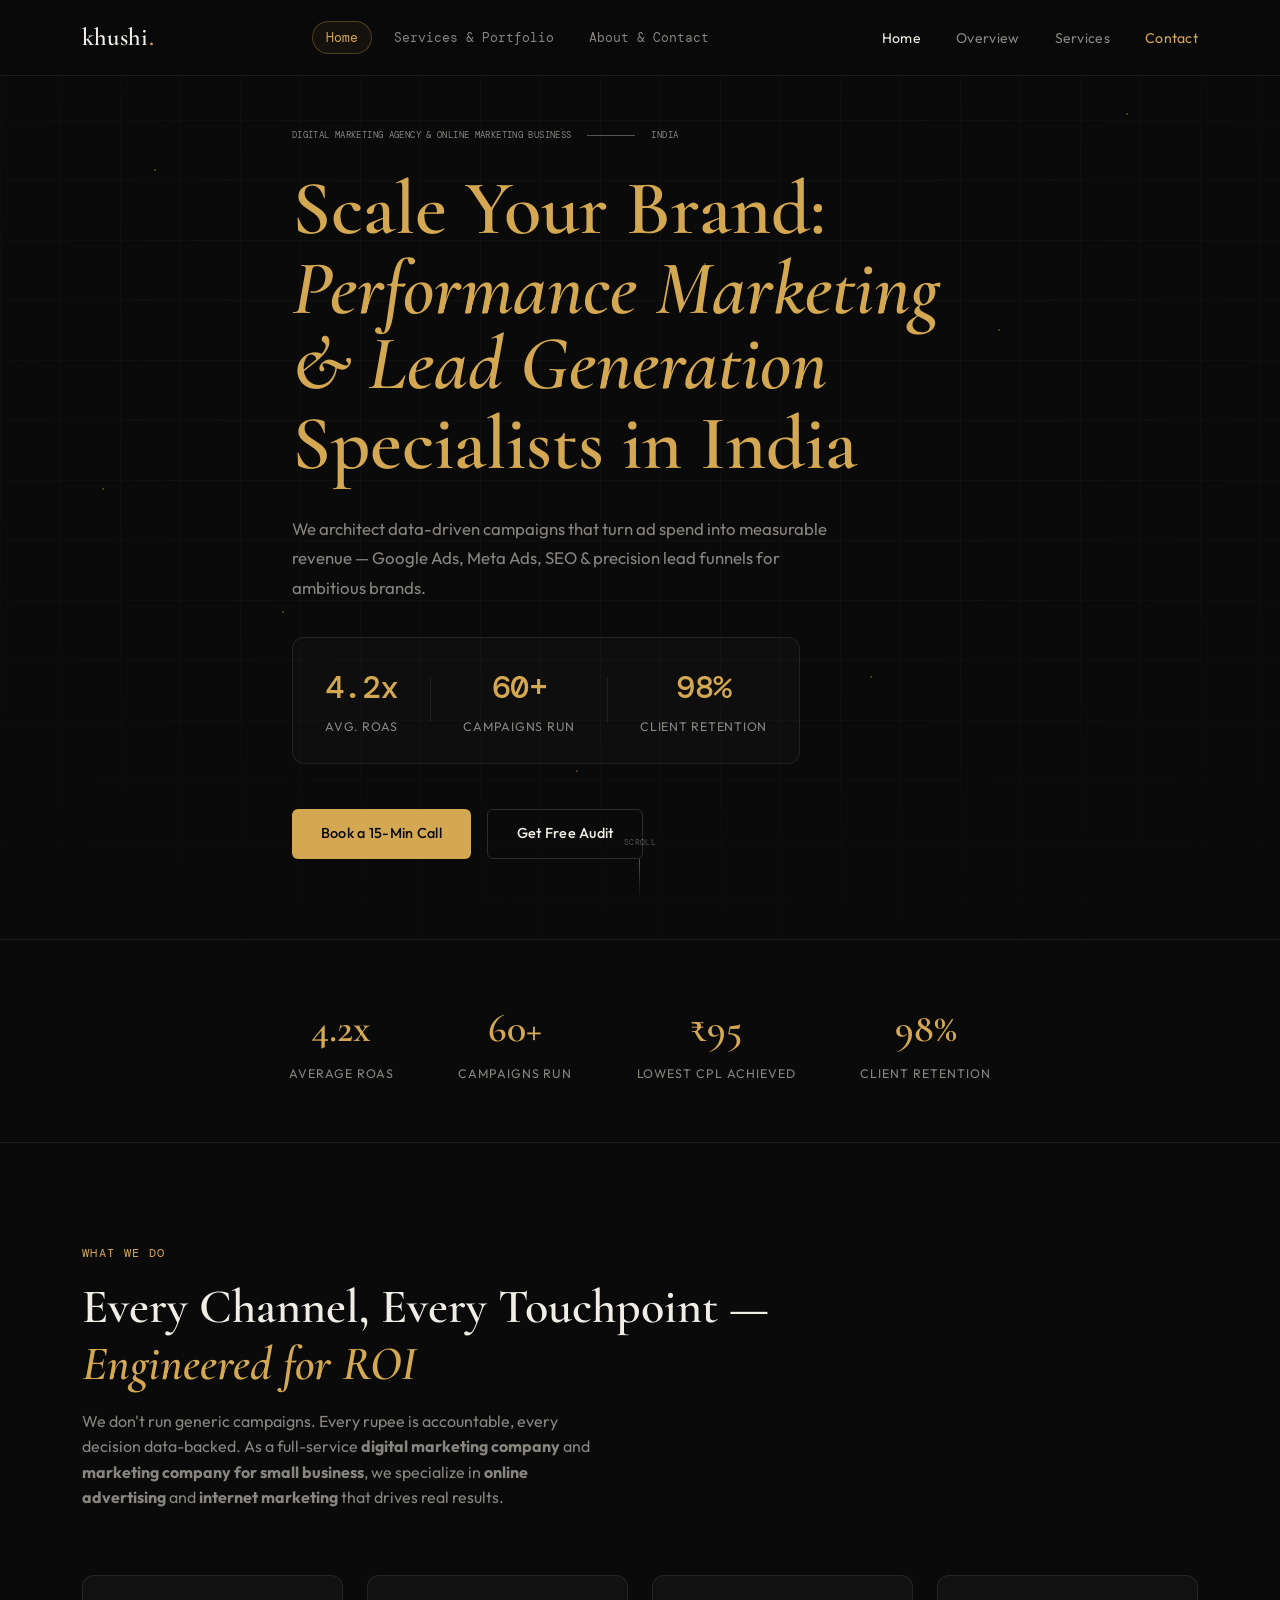
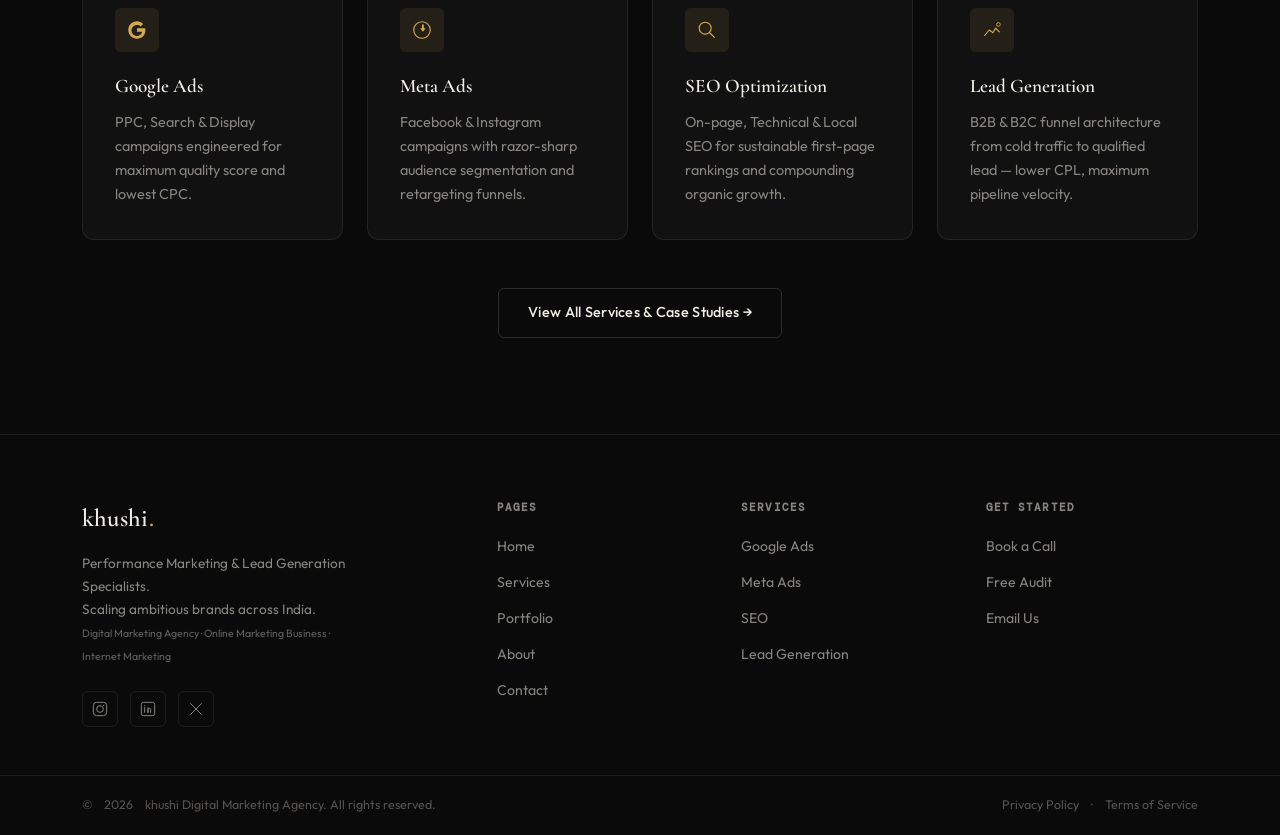
==== commit 742990f4: "Add files via upload" ====
--- a/index.html
+++ b/index.html
@@ -3,541 +3,251 @@
 <head>
   <meta charset="UTF-8" />
   <meta name="viewport" content="width=device-width, initial-scale=1.0" />
-  <title>khushi | Digital Marketing Agency India — Performance Marketing & Lead Generation</title>
-  <meta name="description" content="khushi is a leading digital marketing agency in India specialising in online advertising, Google Ads, Meta Ads, SEO and lead generation for small businesses and scaling brands." />
-  <meta name="keywords" content="digital marketing agency, digital marketing company, online advertising, online marketing business, marketing company for small business, internet marketing, performance marketing India" />
+  <meta name="description" content="khushi — Performance Marketing & Lead Generation Agency in India. Google Ads, Meta Ads, SEO, and B2B/B2C lead generation that scales your brand. A trusted digital marketing agency and online marketing business for small businesses." />
+  <meta name="keywords" content="digital marketing agency, digital marketing company, online advertising, online marketing business, marketing company for small business, internet marketing, performance marketing, lead generation, Google Ads, Meta Ads, SEO India" />
+  <title>khushi | Digital Marketing Agency & Online Marketing Business — India</title>
   <link rel="canonical" href="https://khushi.agency" />
-
-  <!-- Open Graph -->
-  <meta property="og:title" content="khushi | Digital Marketing Agency India" />
-  <meta property="og:description" content="Data-driven online marketing & lead generation that scales ambitious brands across India." />
-  <meta property="og:type" content="website" />
-  <meta property="og:url" content="https://khushi.agency" />
-
   <link rel="preconnect" href="https://fonts.googleapis.com" />
   <link rel="preconnect" href="https://fonts.gstatic.com" crossorigin />
-  <link href="https://fonts.googleapis.com/css2?family=Syne:wght@400;600;700;800&family=Inter:wght@300;400;500&display=swap" rel="stylesheet" />
-
-  <style>
-    *, *::before, *::after { box-sizing: border-box; margin: 0; padding: 0; }
-
-    :root {
-      --ink: #0D0D0D;
-      --paper: #F7F6F2;
-      --accent: #FF4D1C;
-      --accent2: #1A1AFF;
-      --mid: #555;
-      --border: rgba(13,13,13,0.12);
-      --fs-xs: 0.75rem;
-      --fs-sm: 0.875rem;
-      --fs-base: 1rem;
-      --fs-lg: 1.25rem;
-      --fs-xl: 1.5rem;
-      --fs-2xl: 2rem;
-      --fs-3xl: 3rem;
-      --fs-hero: clamp(2.8rem, 6vw, 5.5rem);
-    }
-
-    html { scroll-behavior: smooth; }
-
-    body {
-      font-family: 'Inter', sans-serif;
-      background: var(--paper);
-      color: var(--ink);
-      font-size: var(--fs-base);
-      line-height: 1.6;
-      overflow-x: hidden;
-    }
-
-    /* NAV */
-    nav {
-      position: fixed; top: 0; left: 0; right: 0; z-index: 100;
-      display: flex; align-items: center; justify-content: space-between;
-      padding: 1.25rem 4vw;
-      background: rgba(247,246,242,0.92);
-      backdrop-filter: blur(12px);
-      border-bottom: 1px solid var(--border);
-    }
-    .nav-logo {
-      font-family: 'Syne', sans-serif;
-      font-weight: 800; font-size: 1.35rem;
-      color: var(--ink); text-decoration: none;
-    }
-    .nav-logo span { color: var(--accent); }
-    .nav-links { display: flex; gap: 2rem; list-style: none; }
-    .nav-links a {
-      font-size: var(--fs-sm); font-weight: 500;
-      color: var(--ink); text-decoration: none;
-      transition: color 0.2s;
-    }
-    .nav-links a:hover { color: var(--accent); }
-    .nav-cta {
-      background: var(--ink); color: var(--paper) !important;
-      padding: 0.5rem 1.25rem; border-radius: 4px;
-    }
-    .nav-cta:hover { background: var(--accent); color: var(--paper) !important; }
-
-    /* HERO */
-    .hero {
-      min-height: 100vh;
-      display: flex; flex-direction: column; justify-content: flex-end;
-      padding: 0 4vw 5rem;
-      position: relative;
-      overflow: hidden;
-    }
-    .hero-bg-label {
-      position: absolute; top: 50%; right: 3vw;
-      transform: translateY(-50%) rotate(90deg);
-      font-size: var(--fs-xs); letter-spacing: 0.25em;
-      color: rgba(13,13,13,0.2); text-transform: uppercase;
-      font-family: 'Syne', sans-serif;
-      transform-origin: center center;
-    }
-    .hero-eyebrow {
-      display: inline-flex; align-items: center; gap: 0.6rem;
-      font-size: var(--fs-xs); letter-spacing: 0.18em; text-transform: uppercase;
-      color: var(--accent); font-weight: 500; margin-bottom: 1.5rem;
-    }
-    .hero-eyebrow::before {
-      content: ''; width: 28px; height: 2px; background: var(--accent);
-    }
-    h1 {
-      font-family: 'Syne', sans-serif;
-      font-size: var(--fs-hero);
-      font-weight: 800;
-      line-height: 1.04;
-      letter-spacing: -0.03em;
-      max-width: 820px;
-      margin-bottom: 2rem;
-    }
-    h1 em {
-      font-style: normal;
-      background: linear-gradient(135deg, var(--accent) 0%, var(--accent2) 100%);
-      -webkit-background-clip: text; -webkit-text-fill-color: transparent;
-      background-clip: text;
-    }
-    .hero-sub {
-      max-width: 540px;
-      font-size: var(--fs-lg);
-      color: var(--mid);
-      line-height: 1.5;
-      margin-bottom: 2.5rem;
-    }
-    .hero-actions { display: flex; gap: 1rem; flex-wrap: wrap; margin-bottom: 4rem; }
-    .btn-primary {
-      background: var(--ink); color: var(--paper);
-      padding: 0.85rem 2rem; border-radius: 4px;
-      font-weight: 500; text-decoration: none; font-size: var(--fs-sm);
-      transition: background 0.2s, transform 0.15s;
-      display: inline-block;
-    }
-    .btn-primary:hover { background: var(--accent); transform: translateY(-1px); }
-    .btn-outline {
-      border: 1.5px solid var(--ink); color: var(--ink);
-      padding: 0.85rem 2rem; border-radius: 4px;
-      font-weight: 500; text-decoration: none; font-size: var(--fs-sm);
-      transition: all 0.2s; display: inline-block;
-    }
-    .btn-outline:hover { background: var(--ink); color: var(--paper); }
-
-    .hero-stats {
-      display: flex; gap: 3rem; flex-wrap: wrap;
-      padding-top: 2rem;
-      border-top: 1px solid var(--border);
-    }
-    .stat-item {}
-    .stat-num {
-      font-family: 'Syne', sans-serif;
-      font-size: var(--fs-2xl); font-weight: 800;
-      color: var(--ink); display: block;
-    }
-    .stat-num span { color: var(--accent); }
-    .stat-label { font-size: var(--fs-xs); color: var(--mid); text-transform: uppercase; letter-spacing: 0.1em; }
-
-    /* MARQUEE STRIP */
-    .marquee-wrap {
-      background: var(--ink); color: var(--paper);
-      overflow: hidden; padding: 0.85rem 0;
-      border-top: 1px solid var(--border);
-      border-bottom: 1px solid var(--border);
-    }
-    .marquee-track {
-      display: flex; gap: 0; white-space: nowrap;
-      animation: marquee 28s linear infinite;
-    }
-    .marquee-item {
-      padding: 0 2rem;
-      font-family: 'Syne', sans-serif;
-      font-size: var(--fs-sm); font-weight: 600;
-      letter-spacing: 0.08em; text-transform: uppercase;
-      display: flex; align-items: center; gap: 1.5rem;
-    }
-    .marquee-item::after { content: '✦'; color: var(--accent); font-size: 0.65rem; }
-    @keyframes marquee { 0% { transform: translateX(0); } 100% { transform: translateX(-50%); } }
-
-    /* SECTION SHARED */
-    section { padding: 6rem 4vw; }
-    .section-eyebrow {
-      font-size: var(--fs-xs); letter-spacing: 0.2em; text-transform: uppercase;
-      color: var(--mid); font-weight: 500; margin-bottom: 1rem;
-      display: flex; align-items: center; gap: 0.6rem;
-    }
-    .section-eyebrow::before { content: ''; width: 20px; height: 1.5px; background: var(--mid); }
-    h2 {
-      font-family: 'Syne', sans-serif;
-      font-size: clamp(2rem, 3.5vw, 3rem);
-      font-weight: 800; line-height: 1.1; letter-spacing: -0.02em;
-      margin-bottom: 1rem;
-    }
-    h2 em { font-style: normal; color: var(--accent); }
-
-    /* SERVICES */
-    .services-intro { max-width: 520px; margin-bottom: 4rem; }
-    .services-intro p { color: var(--mid); font-size: var(--fs-lg); }
-    .services-grid {
-      display: grid;
-      grid-template-columns: repeat(auto-fit, minmax(280px, 1fr));
-      gap: 1px;
-      border: 1px solid var(--border);
-    }
-    .service-card {
-      padding: 2.5rem;
-      border-right: 1px solid var(--border);
-      transition: background 0.2s;
-    }
-    .service-card:hover { background: var(--ink); }
-    .service-card:hover * { color: var(--paper) !important; }
-    .service-icon {
-      width: 44px; height: 44px;
-      border-radius: 50%;
-      background: var(--accent);
-      display: flex; align-items: center; justify-content: center;
-      font-size: 1.1rem; margin-bottom: 1.5rem;
-    }
-    .service-card h3 {
-      font-family: 'Syne', sans-serif;
-      font-size: var(--fs-xl); font-weight: 700;
-      margin-bottom: 0.75rem;
-    }
-    .service-card p { color: var(--mid); font-size: var(--fs-sm); line-height: 1.65; }
-    .service-tags { display: flex; flex-wrap: wrap; gap: 0.4rem; margin-top: 1.25rem; }
-    .tag {
-      font-size: 0.7rem; font-weight: 500; letter-spacing: 0.08em;
-      text-transform: uppercase; padding: 0.3rem 0.7rem;
-      border: 1px solid var(--border); border-radius: 2px;
-      color: var(--mid);
-    }
-
-    /* WHY */
-    .why-section { background: var(--ink); color: var(--paper); }
-    .why-section .section-eyebrow { color: rgba(247,246,242,0.45); }
-    .why-section .section-eyebrow::before { background: rgba(247,246,242,0.3); }
-    .why-section h2 { color: var(--paper); }
-    .why-grid {
-      display: grid;
-      grid-template-columns: repeat(auto-fit, minmax(260px, 1fr));
-      gap: 2rem; margin-top: 3.5rem;
-    }
-    .why-item { border-top: 1px solid rgba(247,246,242,0.12); padding-top: 1.5rem; }
-    .why-num {
-      font-family: 'Syne', sans-serif;
-      font-size: var(--fs-xs); color: var(--accent);
-      letter-spacing: 0.2em; margin-bottom: 0.75rem;
-    }
-    .why-item h3 {
-      font-family: 'Syne', sans-serif;
-      font-size: var(--fs-lg); font-weight: 700;
-      color: var(--paper); margin-bottom: 0.5rem;
-    }
-    .why-item p { color: rgba(247,246,242,0.55); font-size: var(--fs-sm); line-height: 1.65; }
-
-    /* SEO TEXT SECTION */
-    .seo-section { background: #fff; border-top: 1px solid var(--border); }
-    .seo-cols {
-      display: grid; grid-template-columns: 1fr 1fr; gap: 4rem;
-      margin-top: 3rem;
-    }
-    .seo-block h3 {
-      font-family: 'Syne', sans-serif; font-size: var(--fs-xl); font-weight: 700;
-      margin-bottom: 1rem;
-    }
-    .seo-block p { color: var(--mid); font-size: var(--fs-sm); line-height: 1.8; }
-
-    /* CTA BAND */
-    .cta-band {
-      background: var(--accent); color: var(--paper);
-      display: flex; align-items: center; justify-content: space-between;
-      padding: 3.5rem 4vw; gap: 2rem; flex-wrap: wrap;
-    }
-    .cta-band h2 { font-size: var(--fs-2xl); margin: 0; color: var(--paper); }
-    .cta-band h2 em { font-style: normal; color: var(--ink); }
-    .btn-white {
-      background: var(--paper); color: var(--ink);
-      padding: 0.85rem 2rem; border-radius: 4px;
-      font-weight: 600; text-decoration: none; font-size: var(--fs-sm);
-      white-space: nowrap;
-      transition: transform 0.15s;
-    }
-    .btn-white:hover { transform: translateY(-1px); }
-
-    /* FOOTER */
-    footer {
-      background: var(--ink); color: rgba(247,246,242,0.6);
-      padding: 4rem 4vw 2rem;
-    }
-    .footer-top {
-      display: grid; grid-template-columns: 2fr 1fr 1fr 1fr;
-      gap: 3rem; padding-bottom: 3rem;
-      border-bottom: 1px solid rgba(247,246,242,0.1);
-    }
-    .footer-brand .nav-logo { font-size: 1.5rem; display: block; margin-bottom: 1rem; }
-    .footer-brand p { font-size: var(--fs-sm); line-height: 1.7; max-width: 280px; }
-    .footer-col h4 {
-      font-family: 'Syne', sans-serif; font-weight: 700;
-      color: var(--paper); font-size: var(--fs-sm);
-      margin-bottom: 1rem; letter-spacing: 0.05em;
-    }
-    .footer-col ul { list-style: none; display: flex; flex-direction: column; gap: 0.5rem; }
-    .footer-col a { color: rgba(247,246,242,0.5); text-decoration: none; font-size: var(--fs-sm); transition: color 0.2s; }
-    .footer-col a:hover { color: var(--accent); }
-    .footer-bottom {
-      display: flex; justify-content: space-between; align-items: center;
-      padding-top: 1.5rem; flex-wrap: wrap; gap: 1rem;
-      font-size: var(--fs-xs);
-    }
-    .footer-bottom a { color: rgba(247,246,242,0.4); text-decoration: none; }
-
-    @media (max-width: 768px) {
-      .nav-links { display: none; }
-      .hero { padding: 6rem 5vw 4rem; }
-      .hero-stats { gap: 1.5rem; }
-      .footer-top { grid-template-columns: 1fr 1fr; }
-      .seo-cols { grid-template-columns: 1fr; gap: 2rem; }
-      .cta-band { flex-direction: column; }
-    }
-  </style>
+  <link href="https://fonts.googleapis.com/css2?family=Cormorant+Garamond:ital,wght@0,300;0,400;0,600;0,700;1,300;1,400&family=Outfit:wght@300;400;500;600&family=DM+Mono:wght@300;400;500&display=swap" rel="stylesheet" />
+  <link rel="stylesheet" href="style.css" />
 </head>
 <body>
 
-<!-- NAV -->
-<nav>
-  <a href="index.html" class="nav-logo">khushi<span>.</span></a>
-  <ul class="nav-links">
-    <li><a href="index.html">Home</a></li>
-    <li><a href="services-portfolio.html">Services & Portfolio</a></li>
-    <li><a href="about-contact.html">About & Contact</a></li>
-    <li><a href="about-contact.html#contact" class="nav-cta">Get Free Audit</a></li>
-  </ul>
-</nav>
-
-<!-- HERO -->
-<section class="hero" id="home">
-  <span class="hero-bg-label">Digital Marketing Agency India</span>
-
-  <span class="hero-eyebrow">Performance Marketing &amp; Lead Generation</span>
-
-  <h1>Your <em>Digital Marketing</em><br>Agency Built for Real ROI</h1>
-
-  <p class="hero-sub">
-    khushi is an online marketing business that turns ad spend into measurable revenue.
-    Google Ads, Meta Ads, SEO &amp; precision lead funnels — for small businesses and scaling brands across India.
-  </p>
-
-  <div class="hero-actions">
-    <a href="about-contact.html#contact" class="btn-primary">Book a Free 15-Min Call</a>
-    <a href="about-contact.html#contact" class="btn-outline">Request Free Audit</a>
-  </div>
-
-  <div class="hero-stats">
-    <div class="stat-item">
-      <span class="stat-num">4.2<span>x</span></span>
-      <span class="stat-label">Avg. ROAS Delivered</span>
+  <!-- HEADER -->
+  <header class="site-header" id="top" role="banner">
+    <nav class="navbar" aria-label="Primary navigation">
+      <a href="index.html" class="nav-logo" aria-label="khushi home">
+        <span class="logo-text">khushi<span class="logo-dot">.</span></span>
+      </a>
+      <div class="page-nav" role="navigation" aria-label="Page navigation">
+        <a href="index.html" class="page-nav-link current">Home</a>
+        <a href="services-portfolio.html" class="page-nav-link">Services &amp; Portfolio</a>
+        <a href="about-contact.html" class="page-nav-link">About &amp; Contact</a>
+      </div>
+      <ul class="nav-links" role="list">
+        <li><a href="#home" class="nav-link active">Home</a></li>
+        <li><a href="#overview" class="nav-link">Overview</a></li>
+        <li><a href="services-portfolio.html" class="nav-link">Services</a></li>
+        <li><a href="about-contact.html" class="nav-link nav-cta">Contact</a></li>
+      </ul>
+      <button class="burger" aria-label="Toggle navigation menu" aria-expanded="false">
+        <span class="burger-bar"></span>
+        <span class="burger-bar"></span>
+        <span class="burger-bar"></span>
+      </button>
+    </nav>
+  </header>
+
+  <main id="main-content">
+
+    <!-- HERO -->
+    <section id="home" class="hero" aria-labelledby="hero-heading">
+      <div class="hero-grid-bg" aria-hidden="true"></div>
+      <div class="hero-particles" aria-hidden="true">
+        <span></span><span></span><span></span><span></span>
+        <span></span><span></span><span></span><span></span>
+      </div>
+
+      <div class="container hero-content">
+        <div class="hero-eyebrow reveal">
+          <span class="mono">Digital Marketing Agency &amp; Online Marketing Business</span>
+          <span class="eyebrow-line" aria-hidden="true"></span>
+          <span class="mono">India</span>
+        </div>
+
+        <!-- 
+          FIX 1: All text is now the same gold/accent color (removed white override).
+          FIX 2: "Performance Marketing" and "& Lead Generation" are on consecutive lines
+                 with .line-tight pulling the gap tighter via negative margin-top.
+        -->
+        <h1 id="hero-heading" class="hero-h1 reveal reveal-delay-1">
+          Scale Your Brand:<br />
+          <em>Performance Marketing</em><br />
+          <span class="line-tight"><em>&amp; Lead Generation</em> Specialists in India</span>
+        </h1>
+
+        <p class="hero-sub reveal reveal-delay-2">
+          We architect data-driven campaigns that turn ad spend into measurable revenue —
+          Google Ads, Meta Ads, SEO &amp; precision lead funnels for ambitious brands.
+        </p>
+
+        <div class="hero-stats reveal reveal-delay-3" aria-label="Agency statistics">
+          <div class="stat">
+            <span class="stat-num mono">4.2x</span>
+            <span class="stat-label">Avg. ROAS</span>
+          </div>
+          <div class="stat-divider" aria-hidden="true"></div>
+          <div class="stat">
+            <span class="stat-num mono">60+</span>
+            <span class="stat-label">Campaigns Run</span>
+          </div>
+          <div class="stat-divider" aria-hidden="true"></div>
+          <div class="stat">
+            <span class="stat-num mono">98%</span>
+            <span class="stat-label">Client Retention</span>
+          </div>
+        </div>
+
+        <div class="hero-ctas reveal reveal-delay-4">
+          <a href="about-contact.html#contact" class="btn btn-primary">Book a 15-Min Call</a>
+          <a href="about-contact.html#contact" class="btn btn-outline">Get Free Audit</a>
+        </div>
+      </div>
+
+      <div class="hero-scroll-cue" aria-hidden="true">
+        <span class="mono">scroll</span>
+        <div class="scroll-line"></div>
+      </div>
+    </section>
+
+    <!-- TRUST BAR -->
+    <div class="trust-bar">
+      <div class="container">
+        <div class="trust-inner">
+          <div class="trust-item">
+            <span class="trust-num">4.2x</span>
+            <span class="trust-lbl">Average ROAS</span>
+          </div>
+          <div class="trust-item">
+            <span class="trust-num">60+</span>
+            <span class="trust-lbl">Campaigns Run</span>
+          </div>
+          <div class="trust-item">
+            <span class="trust-num">₹95</span>
+            <span class="trust-lbl">Lowest CPL Achieved</span>
+          </div>
+          <div class="trust-item">
+            <span class="trust-num">98%</span>
+            <span class="trust-lbl">Client Retention</span>
+          </div>
+        </div>
+      </div>
     </div>
-    <div class="stat-item">
-      <span class="stat-num">60<span>+</span></span>
-      <span class="stat-label">Campaigns Run</span>
+
+    <!-- OVERVIEW -->
+    <section id="overview" class="home-overview" aria-labelledby="overview-heading">
+      <div class="container">
+        <div class="section-header reveal">
+          <span class="section-eyebrow mono">What We Do</span>
+          <h2 id="overview-heading" class="section-title">
+            Every Channel, Every Touchpoint —<br /><em>Engineered for ROI</em>
+          </h2>
+          <p class="section-sub">We don't run generic campaigns. Every rupee is accountable, every decision data-backed. As a full-service <strong>digital marketing company</strong> and <strong>marketing company for small business</strong>, we specialize in <strong>online advertising</strong> and <strong>internet marketing</strong> that drives real results.</p>
+        </div>
+
+        <div class="overview-grid">
+          <div class="overview-card reveal">
+            <div class="overview-card-icon">
+              <svg viewBox="0 0 48 48" fill="none" xmlns="http://www.w3.org/2000/svg">
+                <path d="M43.6 20.2H24v7.6h11.3c-1.1 5.4-5.8 9.4-11.3 9.4-6.6 0-12-5.4-12-12s5.4-12 12-12c3 0 5.8 1.1 7.9 3l5.4-5.4C33.8 7.2 29.1 5 24 5 13.5 5 5 13.5 5 24s8.5 19 19 19c9.9 0 18.3-7.2 18.3-19 0-1.3-.1-2.6-.4-3.8h.7z" fill="currentColor"/>
+              </svg>
+            </div>
+            <h3 class="overview-card-title">Google Ads</h3>
+            <p class="overview-card-desc">PPC, Search &amp; Display campaigns engineered for maximum quality score and lowest CPC.</p>
+          </div>
+          <div class="overview-card reveal reveal-delay-1">
+            <div class="overview-card-icon">
+              <svg viewBox="0 0 48 48" fill="none" xmlns="http://www.w3.org/2000/svg">
+                <circle cx="24" cy="24" r="18" stroke="currentColor" stroke-width="2.5" fill="none"/>
+                <path d="M24 12v8h-4l6 8 6-8h-4v-8h-4z" fill="currentColor"/>
+              </svg>
+            </div>
+            <h3 class="overview-card-title">Meta Ads</h3>
+            <p class="overview-card-desc">Facebook &amp; Instagram campaigns with razor-sharp audience segmentation and retargeting funnels.</p>
+          </div>
+          <div class="overview-card reveal reveal-delay-2">
+            <div class="overview-card-icon">
+              <svg viewBox="0 0 48 48" fill="none" xmlns="http://www.w3.org/2000/svg">
+                <circle cx="20" cy="20" r="13" stroke="currentColor" stroke-width="2.5" fill="none"/>
+                <path d="M30 30l10 10" stroke="currentColor" stroke-width="2.5" stroke-linecap="round"/>
+              </svg>
+            </div>
+            <h3 class="overview-card-title">SEO Optimization</h3>
+            <p class="overview-card-desc">On-page, Technical &amp; Local SEO for sustainable first-page rankings and compounding organic growth.</p>
+          </div>
+          <div class="overview-card reveal reveal-delay-3">
+            <div class="overview-card-icon">
+              <svg viewBox="0 0 48 48" fill="none" xmlns="http://www.w3.org/2000/svg">
+                <path d="M8 36l10-12 8 6 6-10 8 8" stroke="currentColor" stroke-width="2.5" stroke-linecap="round" stroke-linejoin="round" fill="none"/>
+                <circle cx="38" cy="12" r="4" stroke="currentColor" stroke-width="2" fill="none"/>
+              </svg>
+            </div>
+            <h3 class="overview-card-title">Lead Generation</h3>
+            <p class="overview-card-desc">B2B &amp; B2C funnel architecture from cold traffic to qualified lead — lower CPL, maximum pipeline velocity.</p>
+          </div>
+        </div>
+
+        <div style="text-align:center; margin-top: 3rem;" class="reveal reveal-delay-4">
+          <a href="services-portfolio.html" class="btn btn-outline">View All Services &amp; Case Studies →</a>
+        </div>
+      </div>
+    </section>
+
+  </main>
+
+  <!-- FOOTER -->
+  <footer class="site-footer" role="contentinfo">
+    <div class="container footer-inner">
+      <div class="footer-brand">
+        <a href="index.html" class="nav-logo footer-logo">
+          <span class="logo-text">khushi<span class="logo-dot">.</span></span>
+        </a>
+        <p class="footer-tagline">Performance Marketing &amp; Lead Generation Specialists.<br />Scaling ambitious brands across India.<br /><span style="font-size:0.78em;opacity:0.7;">Digital Marketing Agency &middot; Online Marketing Business &middot; Internet Marketing</span></p>
+        <div class="footer-social" aria-label="Social media links">
+          <a href="https://www.instagram.com" target="_blank" rel="noopener noreferrer" class="social-link" aria-label="Instagram">
+            <svg viewBox="0 0 24 24" fill="none" xmlns="http://www.w3.org/2000/svg"><rect x="2" y="2" width="20" height="20" rx="5" stroke="currentColor" stroke-width="1.5" fill="none"/><circle cx="12" cy="12" r="5" stroke="currentColor" stroke-width="1.5" fill="none"/><circle cx="17.5" cy="6.5" r="1" fill="currentColor"/></svg>
+          </a>
+          <a href="https://www.linkedin.com" target="_blank" rel="noopener noreferrer" class="social-link" aria-label="LinkedIn">
+            <svg viewBox="0 0 24 24" fill="none" xmlns="http://www.w3.org/2000/svg"><rect x="2" y="2" width="20" height="20" rx="3" stroke="currentColor" stroke-width="1.5" fill="none"/><path d="M7 10v7M7 7v.5M12 17v-4a2 2 0 014 0v4M12 10v7" stroke="currentColor" stroke-width="1.5" stroke-linecap="round"/></svg>
+          </a>
+          <a href="https://twitter.com" target="_blank" rel="noopener noreferrer" class="social-link" aria-label="Twitter/X">
+            <svg viewBox="0 0 24 24" fill="none" xmlns="http://www.w3.org/2000/svg"><path d="M4 4l16 16M4 20L20 4" stroke="currentColor" stroke-width="1.5" stroke-linecap="round"/></svg>
+          </a>
+        </div>
+      </div>
+      <nav class="footer-nav" aria-label="Footer links">
+        <div class="footer-col">
+          <h4 class="footer-col-title mono">Pages</h4>
+          <ul role="list">
+            <li><a href="index.html" class="footer-link">Home</a></li>
+            <li><a href="services-portfolio.html" class="footer-link">Services</a></li>
+            <li><a href="services-portfolio.html#portfolio" class="footer-link">Portfolio</a></li>
+            <li><a href="about-contact.html" class="footer-link">About</a></li>
+            <li><a href="about-contact.html#contact" class="footer-link">Contact</a></li>
+          </ul>
+        </div>
+        <div class="footer-col">
+          <h4 class="footer-col-title mono">Services</h4>
+          <ul role="list">
+            <li><a href="services-portfolio.html#services" class="footer-link">Google Ads</a></li>
+            <li><a href="services-portfolio.html#services" class="footer-link">Meta Ads</a></li>
+            <li><a href="services-portfolio.html#services" class="footer-link">SEO</a></li>
+            <li><a href="services-portfolio.html#services" class="footer-link">Lead Generation</a></li>
+          </ul>
+        </div>
+        <div class="footer-col">
+          <h4 class="footer-col-title mono">Get Started</h4>
+          <ul role="list">
+            <li><a href="https://calendly.com/khushi-agency/15min" target="_blank" rel="noopener noreferrer" class="footer-link">Book a Call</a></li>
+            <li><a href="about-contact.html#contact" class="footer-link">Free Audit</a></li>
+            <li><a href="mailto:hello@khushi.agency" class="footer-link">Email Us</a></li>
+          </ul>
+        </div>
+      </nav>
     </div>
-    <div class="stat-item">
-      <span class="stat-num">₹95</span>
-      <span class="stat-label">Lowest CPL Achieved</span>
+    <div class="footer-bottom">
+      <div class="container footer-bottom-inner">
+        <p class="footer-copy">&copy; <span id="year"></span> khushi Digital Marketing Agency. All rights reserved.</p>
+        <p class="footer-legal">
+          <a href="#" class="footer-link-sm">Privacy Policy</a>
+          <span aria-hidden="true">·</span>
+          <a href="#" class="footer-link-sm">Terms of Service</a>
+        </p>
+      </div>
     </div>
-    <div class="stat-item">
-      <span class="stat-num">98<span>%</span></span>
-      <span class="stat-label">Client Retention Rate</span>
-    </div>
-  </div>
-</section>
-
-<!-- MARQUEE -->
-<div class="marquee-wrap">
-  <div class="marquee-track">
-    <span class="marquee-item">Digital Marketing Agency</span>
-    <span class="marquee-item">Online Advertising</span>
-    <span class="marquee-item">Google Ads</span>
-    <span class="marquee-item">Meta Ads</span>
-    <span class="marquee-item">Internet Marketing</span>
-    <span class="marquee-item">Lead Generation</span>
-    <span class="marquee-item">SEO Optimization</span>
-    <span class="marquee-item">Marketing for Small Business</span>
-    <span class="marquee-item">Digital Marketing Agency</span>
-    <span class="marquee-item">Online Advertising</span>
-    <span class="marquee-item">Google Ads</span>
-    <span class="marquee-item">Meta Ads</span>
-    <span class="marquee-item">Internet Marketing</span>
-    <span class="marquee-item">Lead Generation</span>
-    <span class="marquee-item">SEO Optimization</span>
-    <span class="marquee-item">Marketing for Small Business</span>
-  </div>
-</div>
-
-<!-- SERVICES -->
-<section id="overview">
-  <div class="services-intro">
-    <p class="section-eyebrow">What We Do</p>
-    <h2>Every Channel, Every Touchpoint — <em>Engineered for ROI</em></h2>
-    <p>As a full-service digital marketing company, we don't run generic campaigns. Every rupee is accountable, every decision data-backed. Whether you're a local business or a national brand, we build online marketing solutions that convert.</p>
-  </div>
-
-  <div class="services-grid">
-    <div class="service-card">
-      <div class="service-icon">📈</div>
-      <h3>Google Ads</h3>
-      <p>PPC, Search &amp; Display campaigns engineered for maximum quality score and lowest CPC. The foundation of any serious online advertising strategy.</p>
-      <div class="service-tags">
-        <span class="tag">Search Ads</span>
-        <span class="tag">Display</span>
-        <span class="tag">Perf. Max</span>
-      </div>
-    </div>
-    <div class="service-card">
-      <div class="service-icon">🎯</div>
-      <h3>Meta Ads</h3>
-      <p>Facebook &amp; Instagram campaigns with razor-sharp audience segmentation and retargeting funnels. Precision internet marketing that finds your exact customer.</p>
-      <div class="service-tags">
-        <span class="tag">Facebook</span>
-        <span class="tag">Instagram</span>
-        <span class="tag">Retargeting</span>
-      </div>
-    </div>
-    <div class="service-card">
-      <div class="service-icon">🔍</div>
-      <h3>SEO Optimization</h3>
-      <p>On-page, Technical &amp; Local SEO for sustainable first-page rankings. Compounding organic growth that works for your online marketing business long-term.</p>
-      <div class="service-tags">
-        <span class="tag">On-Page</span>
-        <span class="tag">Technical</span>
-        <span class="tag">Local SEO</span>
-      </div>
-    </div>
-    <div class="service-card">
-      <div class="service-icon">🚀</div>
-      <h3>Lead Generation</h3>
-      <p>B2B &amp; B2C funnel architecture from cold traffic to qualified lead. The ideal marketing company for small business owners who need results, not theory.</p>
-      <div class="service-tags">
-        <span class="tag">B2B Funnels</span>
-        <span class="tag">B2C Leads</span>
-        <span class="tag">CRM</span>
-      </div>
-    </div>
-  </div>
-
-  <div style="margin-top:2rem;">
-    <a href="services-portfolio.html" class="btn-primary">View All Services & Case Studies →</a>
-  </div>
-</section>
-
-<!-- WHY KHUSHI -->
-<section class="why-section">
-  <p class="section-eyebrow">Why khushi</p>
-  <h2>What Makes Us a Different<br><em>Digital Marketing Company</em></h2>
-  <div class="why-grid">
-    <div class="why-item">
-      <p class="why-num">01</p>
-      <h3>Zero Vanity Metrics</h3>
-      <p>We are an internet marketing agency that reports only what drives revenue: qualified leads, booked appointments, and measurable ROAS — not impressions and clicks that don't convert.</p>
-    </div>
-    <div class="why-item">
-      <p class="why-num">02</p>
-      <h3>Built for Small Business</h3>
-      <p>As a dedicated marketing company for small business, we understand tight budgets. Every campaign is engineered to maximise output per rupee, not just scale spend.</p>
-    </div>
-    <div class="why-item">
-      <p class="why-num">03</p>
-      <h3>Full-Funnel Thinking</h3>
-      <p>Our online marketing business approach covers the full customer journey — from the first ad impression to a qualified lead in your inbox — with no handoff gaps.</p>
-    </div>
-    <div class="why-item">
-      <p class="why-num">04</p>
-      <h3>Transparent Reporting</h3>
-      <p>Live dashboards. Weekly summaries. No jargon. We believe a great digital marketing agency earns trust through clarity, not complexity.</p>
-    </div>
-  </div>
-</section>
-
-<!-- SEO RICH TEXT -->
-<section class="seo-section">
-  <p class="section-eyebrow">About khushi</p>
-  <h2>India's Performance-First<br><em>Online Marketing Business</em></h2>
-  <div class="seo-cols">
-    <div class="seo-block">
-      <h3>A Digital Marketing Agency That Delivers</h3>
-      <p>khushi is a results-driven digital marketing company based in India. We specialise in performance-based online advertising — paid search, social media ads, SEO, and lead generation funnels that fill your pipeline with buyers, not browsers.</p>
-      <p style="margin-top:1rem;">Unlike traditional agencies that charge retainers for reports, we are an internet marketing partner that measures success the same way you do: more customers, better CPL, and a positive return on every campaign.</p>
-    </div>
-    <div class="seo-block">
-      <h3>The Right Marketing Company for Small Business</h3>
-      <p>Most digital marketing agencies are built for enterprise. khushi was built differently — as a marketing company for small business owners and growing startups who need performance without waste. We've run campaigns across healthcare, home services, fashion, B2B, and local services with proven results.</p>
-      <p style="margin-top:1rem;">Whether you need online advertising that drives foot traffic, or an internet marketing funnel that generates B2B leads at scale — we architect the right solution for your specific market.</p>
-    </div>
-  </div>
-</section>
-
-<!-- CTA BAND -->
-<div class="cta-band">
-  <h2>Ready to Scale Your Brand with <em>Smart Online Marketing?</em></h2>
-  <a href="about-contact.html#contact" class="btn-white">Get Your Free Audit →</a>
-</div>
-
-<!-- FOOTER -->
-<footer>
-  <div class="footer-top">
-    <div class="footer-brand">
-      <a href="index.html" class="nav-logo">khushi<span style="color:var(--accent)">.</span></a>
-      <p>Performance Marketing &amp; Lead Generation specialists. A digital marketing agency scaling ambitious brands across India through data-driven online advertising.</p>
-    </div>
-    <div class="footer-col">
-      <h4>Pages</h4>
-      <ul>
-        <li><a href="index.html">Home</a></li>
-        <li><a href="services-portfolio.html">Services</a></li>
-        <li><a href="services-portfolio.html#portfolio">Portfolio</a></li>
-        <li><a href="about-contact.html">About</a></li>
-        <li><a href="about-contact.html#contact">Contact</a></li>
-      </ul>
-    </div>
-    <div class="footer-col">
-      <h4>Services</h4>
-      <ul>
-        <li><a href="services-portfolio.html#services">Google Ads</a></li>
-        <li><a href="services-portfolio.html#services">Meta Ads</a></li>
-        <li><a href="services-portfolio.html#services">SEO</a></li>
-        <li><a href="services-portfolio.html#services">Lead Generation</a></li>
-      </ul>
-    </div>
-    <div class="footer-col">
-      <h4>Get Started</h4>
-      <ul>
-        <li><a href="https://calendly.com/khushi-agency/15min">Book a Call</a></li>
-        <li><a href="about-contact.html#contact">Free Audit</a></li>
-        <li><a href="mailto:hello@khushi.agency">Email Us</a></li>
-      </ul>
-    </div>
-  </div>
-  <div class="footer-bottom">
-    <span>© khushi Digital Marketing Agency. All rights reserved.</span>
-    <span><a href="#">Privacy Policy</a> · <a href="#">Terms of Service</a></span>
-  </div>
-</footer>
-
+  </footer>
+
+  <script src="script.js"></script>
 </body>
 </html>
--- a/style.css
+++ b/style.css
@@ -0,0 +1,509 @@
+/* ============================================================
+   KHUSHI AGENCY — style.css
+   3-Page: index.html | services-portfolio.html | about-contact.html
+   ============================================================ */
+
+/* ─── RESET & BASE ─────────────────────────────────────────── */
+*, *::before, *::after { box-sizing: border-box; margin: 0; padding: 0; }
+
+:root {
+  --clr-bg:        #0a0a0a;
+  --clr-surface:   #111111;
+  --clr-border:    rgba(255,255,255,0.08);
+  --clr-border-md: rgba(255,255,255,0.14);
+  --clr-accent:    #d4a853;        /* gold */
+  --clr-accent2:   #b8934a;
+  --clr-text:      #f0ede6;
+  --clr-muted:     #888580;
+  --clr-dim:       #555250;
+  --ff-serif:      'Cormorant Garamond', Georgia, serif;
+  --ff-sans:       'Outfit', system-ui, sans-serif;
+  --ff-mono:       'DM Mono', 'Courier New', monospace;
+  --radius:        6px;
+  --radius-lg:     12px;
+  --trans:         0.3s ease;
+}
+
+html { scroll-behavior: smooth; font-size: 16px; }
+
+body {
+  font-family: var(--ff-sans);
+  background: var(--clr-bg);
+  color: var(--clr-text);
+  line-height: 1.6;
+  overflow-x: hidden;
+  -webkit-font-smoothing: antialiased;
+}
+
+img { display: block; max-width: 100%; }
+a { color: inherit; text-decoration: none; }
+ul { list-style: none; }
+button { cursor: pointer; border: none; background: none; font: inherit; }
+
+.mono { font-family: var(--ff-mono); font-size: 0.78em; letter-spacing: 0.04em; }
+.container { max-width: 1180px; margin: 0 auto; padding: 0 2rem; }
+
+/* ─── HEADER / NAV ─────────────────────────────────────────── */
+.site-header {
+  position: fixed; top: 0; left: 0; right: 0; z-index: 100;
+  padding: 1.1rem 0;
+  border-bottom: 1px solid var(--clr-border);
+  background: rgba(10,10,10,0.88);
+  backdrop-filter: blur(12px);
+  -webkit-backdrop-filter: blur(12px);
+}
+.navbar { display: flex; align-items: center; justify-content: space-between; max-width: 1180px; margin: 0 auto; padding: 0 2rem; }
+
+.nav-logo { display: flex; align-items: center; }
+.logo-text { font-family: var(--ff-serif); font-size: 1.55rem; font-weight: 600; color: var(--clr-text); letter-spacing: 0.01em; }
+.logo-dot { color: var(--clr-accent); }
+
+.nav-links { display: flex; align-items: center; gap: 2.2rem; }
+.nav-link { font-size: 0.88rem; font-weight: 400; color: var(--clr-muted); transition: color var(--trans); letter-spacing: 0.02em; }
+.nav-link:hover, .nav-link.active { color: var(--clr-text); }
+.nav-cta { color: var(--clr-accent) !important; }
+
+.burger { display: none; flex-direction: column; gap: 5px; padding: 4px; }
+.burger-bar { width: 22px; height: 1.5px; background: var(--clr-text); transition: var(--trans); }
+
+/* ─── PAGE NAVIGATION PILLS ────────────────────────────────── */
+.page-nav {
+  display: flex; align-items: center; gap: 0.5rem;
+}
+.page-nav-link {
+  font-size: 0.82rem; font-family: var(--ff-mono); color: var(--clr-muted);
+  padding: 0.3rem 0.8rem; border-radius: 20px;
+  border: 1px solid transparent;
+  transition: var(--trans);
+}
+.page-nav-link:hover { color: var(--clr-text); }
+.page-nav-link.current {
+  color: var(--clr-accent); border-color: rgba(212,168,83,0.3);
+  background: rgba(212,168,83,0.06);
+}
+
+/* ─── SECTION SHARED ────────────────────────────────────────── */
+.section-eyebrow {
+  display: inline-block; font-size: 0.72rem; color: var(--clr-accent);
+  text-transform: uppercase; letter-spacing: 0.12em; margin-bottom: 1rem;
+}
+.section-title {
+  font-family: var(--ff-serif); font-size: clamp(2rem, 4vw, 3rem);
+  font-weight: 600; line-height: 1.18; color: var(--clr-text);
+  margin-bottom: 1rem;
+}
+.section-title em { font-style: italic; color: var(--clr-accent); }
+.section-sub { font-size: 1rem; color: var(--clr-muted); max-width: 520px; }
+.section-header { margin-bottom: 4rem; }
+.section-header--left { margin-bottom: 2rem; }
+
+/* ─── BTNS ─────────────────────────────────────────────────── */
+.btn {
+  display: inline-flex; align-items: center; gap: 0.5rem;
+  padding: 0.8rem 1.8rem; border-radius: var(--radius);
+  font-size: 0.9rem; font-weight: 500; letter-spacing: 0.02em;
+  transition: all var(--trans);
+}
+.btn-primary {
+  background: var(--clr-accent); color: #0a0a0a;
+}
+.btn-primary:hover { background: var(--clr-accent2); transform: translateY(-1px); }
+.btn-outline {
+  border: 1px solid var(--clr-border-md); color: var(--clr-text);
+}
+.btn-outline:hover { border-color: var(--clr-accent); color: var(--clr-accent); }
+.btn-icon { width: 18px; height: 18px; }
+.btn-arrow { width: 18px; height: 18px; }
+
+/* ─── REVEAL ANIMATION ──────────────────────────────────────── */
+.reveal {
+  opacity: 0; transform: translateY(24px);
+  transition: opacity 0.7s ease, transform 0.7s ease;
+}
+.reveal.visible { opacity: 1; transform: translateY(0); }
+.reveal-delay-1 { transition-delay: 0.1s; }
+.reveal-delay-2 { transition-delay: 0.2s; }
+.reveal-delay-3 { transition-delay: 0.3s; }
+.reveal-delay-4 { transition-delay: 0.4s; }
+
+/* ═══════════════════════════════════════════════════════════════
+   PAGE 1 — HOME (index.html)
+═══════════════════════════════════════════════════════════════ */
+
+/* HERO */
+.hero {
+  min-height: 100vh; display: flex; align-items: center;
+  position: relative; overflow: hidden;
+  padding: 8rem 0 5rem;
+}
+.hero-grid-bg {
+  position: absolute; inset: 0;
+  background-image:
+    linear-gradient(rgba(255,255,255,0.025) 1px, transparent 1px),
+    linear-gradient(90deg, rgba(255,255,255,0.025) 1px, transparent 1px);
+  background-size: 60px 60px;
+  pointer-events: none;
+}
+.hero-grid-bg::after {
+  content: '';
+  position: absolute; inset: 0;
+  background: radial-gradient(ellipse 80% 70% at 50% 40%, transparent 40%, var(--clr-bg) 100%);
+}
+.hero-particles {
+  position: absolute; inset: 0; pointer-events: none;
+}
+.hero-particles span {
+  position: absolute; width: 2px; height: 2px;
+  background: var(--clr-accent); border-radius: 50%;
+  opacity: 0.4; animation: float 8s ease-in-out infinite;
+}
+.hero-particles span:nth-child(1) { top: 18%; left: 12%; animation-delay: 0s; }
+.hero-particles span:nth-child(2) { top: 35%; left: 78%; animation-delay: 1.2s; }
+.hero-particles span:nth-child(3) { top: 65%; left: 22%; animation-delay: 2.4s; }
+.hero-particles span:nth-child(4) { top: 72%; left: 68%; animation-delay: 0.8s; }
+.hero-particles span:nth-child(5) { top: 28%; left: 55%; animation-delay: 3.2s; }
+.hero-particles span:nth-child(6) { top: 82%; left: 45%; animation-delay: 1.6s; }
+.hero-particles span:nth-child(7) { top: 12%; left: 88%; animation-delay: 2.0s; }
+.hero-particles span:nth-child(8) { top: 52%; left: 8%;  animation-delay: 0.4s; }
+
+@keyframes float {
+  0%, 100% { transform: translateY(0) scale(1); opacity: 0.4; }
+  50%       { transform: translateY(-18px) scale(1.5); opacity: 0.7; }
+}
+
+.hero-content { position: relative; z-index: 2; max-width: 760px; }
+
+.hero-eyebrow {
+  display: flex; align-items: center; gap: 1rem;
+  margin-bottom: 1.6rem; color: var(--clr-muted); font-size: 0.75rem;
+  text-transform: uppercase; letter-spacing: 0.1em;
+}
+.eyebrow-line {
+  flex: 1; max-width: 48px; height: 1px; background: var(--clr-dim);
+}
+
+/* ── HERO H1 FIX: tight line-height, all lines same accent color ── */
+.hero-h1 {
+  font-family: var(--ff-serif);
+  font-size: clamp(2.6rem, 6vw, 4.8rem);
+  font-weight: 600;
+  /* tighter overall line-height */
+  line-height: 1.05;
+  /* reduce gap specifically between lines 2 and 3 */
+  color: var(--clr-accent);   /* ALL text same gold color */
+  margin-bottom: 1.8rem;
+}
+/* "Scale Your Brand:" — keep it the same gold, no override needed */
+.hero-h1 em {
+  font-style: italic;
+  color: var(--clr-accent);   /* same gold as everything else */
+}
+/* "& Lead Generation" sits on its own line; reduce its top spacing */
+.hero-h1 .line-tight {
+  display: block;
+  margin-top: -0.08em;  /* pull "Lead Generation" closer to "Performance Marketing" */
+}
+
+.hero-sub {
+  font-size: 1.05rem; color: var(--clr-muted); max-width: 560px;
+  line-height: 1.75; margin-bottom: 2.2rem;
+}
+
+.hero-stats {
+  display: flex; align-items: center; gap: 0;
+  margin-bottom: 2.8rem;
+  padding: 1.5rem 2rem;
+  border: 1px solid var(--clr-border);
+  border-radius: var(--radius-lg);
+  background: rgba(255,255,255,0.02);
+  width: fit-content;
+}
+.stat { text-align: center; padding: 0 2rem; }
+.stat:first-child { padding-left: 0; }
+.stat:last-child  { padding-right: 0; }
+.stat-num { display: block; font-size: 2rem; font-weight: 500; color: var(--clr-accent); letter-spacing: -0.02em; }
+.stat-label { font-size: 0.78rem; color: var(--clr-muted); margin-top: 0.2rem; text-transform: uppercase; letter-spacing: 0.06em; }
+.stat-divider { width: 1px; height: 44px; background: var(--clr-border); flex-shrink: 0; }
+
+.hero-ctas { display: flex; gap: 1rem; flex-wrap: wrap; }
+
+.hero-scroll-cue {
+  position: absolute; bottom: 2.5rem; left: 50%; transform: translateX(-50%);
+  display: flex; flex-direction: column; align-items: center; gap: 0.6rem;
+  color: var(--clr-dim); font-size: 0.65rem; text-transform: uppercase; letter-spacing: 0.12em;
+}
+.scroll-line {
+  width: 1px; height: 40px; background: linear-gradient(to bottom, var(--clr-dim), transparent);
+  animation: scrollPulse 2s ease-in-out infinite;
+}
+@keyframes scrollPulse { 0%, 100% { opacity: 0.4; } 50% { opacity: 1; } }
+
+/* ─── HOME FEATURES / OVERVIEW SECTION ─────────────────────── */
+.home-overview { padding: 6rem 0; }
+.overview-grid {
+  display: grid; grid-template-columns: repeat(auto-fit, minmax(240px, 1fr));
+  gap: 1.5rem; margin-top: 3.5rem;
+}
+.overview-card {
+  padding: 2rem; border: 1px solid var(--clr-border);
+  border-radius: var(--radius-lg); background: var(--clr-surface);
+  transition: border-color var(--trans), transform var(--trans);
+}
+.overview-card:hover { border-color: var(--clr-border-md); transform: translateY(-3px); }
+.overview-card-icon {
+  width: 44px; height: 44px; display: flex; align-items: center; justify-content: center;
+  background: rgba(212,168,83,0.1); border-radius: var(--radius);
+  color: var(--clr-accent); margin-bottom: 1.2rem;
+}
+.overview-card-icon svg { width: 22px; height: 22px; }
+.overview-card-title { font-family: var(--ff-serif); font-size: 1.2rem; font-weight: 600; margin-bottom: 0.6rem; }
+.overview-card-desc { font-size: 0.9rem; color: var(--clr-muted); line-height: 1.65; }
+
+/* ─── HOME TRUST BAR ─────────────────────────────────────────── */
+.trust-bar {
+  padding: 3.5rem 0;
+  border-top: 1px solid var(--clr-border);
+  border-bottom: 1px solid var(--clr-border);
+}
+.trust-inner {
+  display: flex; align-items: center; justify-content: center;
+  gap: 4rem; flex-wrap: wrap;
+}
+.trust-item { text-align: center; }
+.trust-num { font-family: var(--ff-serif); font-size: 2.5rem; font-weight: 600; color: var(--clr-accent); display: block; }
+.trust-lbl { font-size: 0.78rem; color: var(--clr-muted); text-transform: uppercase; letter-spacing: 0.08em; }
+
+/* ═══════════════════════════════════════════════════════════════
+   PAGE 2 — SERVICES & PORTFOLIO
+═══════════════════════════════════════════════════════════════ */
+
+/* SERVICES */
+.services { padding: 9rem 0 6rem; }
+.services-grid {
+  display: grid; grid-template-columns: repeat(auto-fit, minmax(260px, 1fr));
+  gap: 1.5rem;
+}
+.service-card {
+  position: relative; overflow: hidden;
+  padding: 2.2rem 2rem;
+  border: 1px solid var(--clr-border);
+  border-radius: var(--radius-lg);
+  background: var(--clr-surface);
+  transition: border-color var(--trans), transform var(--trans);
+}
+.service-card:hover { border-color: rgba(212,168,83,0.3); transform: translateY(-4px); }
+.service-icon {
+  width: 48px; height: 48px; display: flex; align-items: center; justify-content: center;
+  background: rgba(212,168,83,0.08); border-radius: var(--radius);
+  color: var(--clr-accent); margin-bottom: 1rem;
+}
+.service-icon svg { width: 24px; height: 24px; }
+.service-num {
+  position: absolute; top: 1.8rem; right: 2rem;
+  font-size: 0.68rem; color: var(--clr-dim); letter-spacing: 0.06em;
+}
+.service-title { font-family: var(--ff-serif); font-size: 1.35rem; font-weight: 600; margin-bottom: 0.8rem; }
+.service-desc { font-size: 0.9rem; color: var(--clr-muted); line-height: 1.7; margin-bottom: 1.4rem; }
+.service-tags { display: flex; flex-wrap: wrap; gap: 0.4rem; }
+.service-tags li {
+  font-size: 0.72rem; font-family: var(--ff-mono);
+  padding: 0.25rem 0.7rem; border-radius: 20px;
+  border: 1px solid var(--clr-border); color: var(--clr-muted);
+}
+.service-hover-line {
+  position: absolute; bottom: 0; left: 0; right: 0; height: 2px;
+  background: var(--clr-accent); transform: scaleX(0); transform-origin: left;
+  transition: transform 0.4s ease;
+}
+.service-card:hover .service-hover-line { transform: scaleX(1); }
+
+/* PORTFOLIO */
+.portfolio { padding: 6rem 0; background: var(--clr-surface); }
+.portfolio-grid {
+  display: grid; grid-template-columns: repeat(auto-fit, minmax(280px, 1fr));
+  gap: 1.5rem;
+}
+.portfolio-card {
+  border: 1px solid var(--clr-border);
+  border-radius: var(--radius-lg); overflow: hidden;
+  background: var(--clr-bg);
+  transition: border-color var(--trans), transform var(--trans);
+}
+.portfolio-card:hover { border-color: var(--clr-border-md); transform: translateY(-3px); }
+.portfolio-img-wrap { position: relative; }
+.portfolio-img-placeholder {
+  height: 160px; display: flex; align-items: center; justify-content: center;
+  background: rgba(255,255,255,0.03);
+  border-bottom: 1px solid var(--clr-border);
+}
+.placeholder-inner { display: flex; flex-direction: column; align-items: center; gap: 0.6rem; color: var(--clr-dim); }
+.placeholder-inner svg { width: 36px; height: 36px; }
+.placeholder-inner span { font-size: 0.68rem; }
+.portfolio-overlay { position: absolute; inset: 0; background: rgba(10,10,10,0.4); pointer-events: none; }
+.portfolio-body { padding: 1.4rem; }
+.portfolio-meta { display: flex; gap: 0.6rem; flex-wrap: wrap; margin-bottom: 0.7rem; }
+.portfolio-channel,
+.portfolio-location { font-size: 0.68rem; color: var(--clr-accent); }
+.portfolio-location { color: var(--clr-muted); }
+.portfolio-title { font-family: var(--ff-serif); font-size: 1.15rem; font-weight: 600; margin-bottom: 0.6rem; }
+.portfolio-challenge,
+.portfolio-result { font-size: 0.85rem; color: var(--clr-muted); margin-bottom: 0.5rem; line-height: 1.6; }
+.portfolio-result { color: var(--clr-text); }
+.portfolio-tags { display: flex; flex-wrap: wrap; gap: 0.35rem; margin-top: 1rem; }
+.tag {
+  font-size: 0.68rem; font-family: var(--ff-mono);
+  padding: 0.2rem 0.55rem; border-radius: 20px;
+  border: 1px solid var(--clr-border); color: var(--clr-muted);
+}
+.tag-highlight {
+  border-color: rgba(212,168,83,0.4); color: var(--clr-accent);
+  background: rgba(212,168,83,0.07);
+}
+
+/* ═══════════════════════════════════════════════════════════════
+   PAGE 3 — ABOUT & CONTACT
+═══════════════════════════════════════════════════════════════ */
+
+/* ABOUT */
+.about { padding: 9rem 0 6rem; }
+.about-inner { display: grid; grid-template-columns: 1fr 1.4fr; gap: 5rem; align-items: center; }
+
+.about-badge-wrap { position: relative; display: flex; justify-content: center; align-items: center; height: 280px; }
+.about-badge {
+  position: relative; z-index: 3;
+  text-align: center; padding: 2rem 2.5rem;
+  border: 1px solid var(--clr-border-md); border-radius: var(--radius-lg);
+  background: var(--clr-surface);
+}
+.badge-main { font-family: var(--ff-serif); font-size: 2.2rem; font-weight: 600; display: block; }
+.badge-main span { color: var(--clr-accent); }
+.badge-sub { font-size: 0.78rem; color: var(--clr-muted); margin-top: 0.3rem; display: block; }
+.about-ring {
+  position: absolute; border-radius: 50%;
+  border: 1px solid var(--clr-border); pointer-events: none;
+}
+.about-ring-1 { width: 220px; height: 220px; animation: rotateSlow 20s linear infinite; }
+.about-ring-2 { width: 300px; height: 300px; border-style: dashed; border-color: var(--clr-dim); opacity: 0.4; animation: rotateSlow 30s linear infinite reverse; }
+.about-dots-grid {
+  position: absolute; inset: 0;
+  background-image: radial-gradient(circle, var(--clr-dim) 1px, transparent 1px);
+  background-size: 22px 22px; opacity: 0.3;
+  border-radius: 50%; width: 340px; height: 340px;
+  left: 50%; top: 50%; transform: translate(-50%, -50%);
+}
+@keyframes rotateSlow { from { transform: rotate(0deg); } to { transform: rotate(360deg); } }
+
+.about-body p { font-size: 1rem; color: var(--clr-muted); line-height: 1.8; margin-bottom: 1.2rem; }
+.about-body p strong { color: var(--clr-text); font-weight: 500; }
+.about-pillars { display: flex; gap: 1.5rem; flex-wrap: wrap; margin-top: 2rem; }
+.pillar {
+  display: flex; align-items: center; gap: 0.75rem;
+  padding: 0.75rem 1.1rem; border: 1px solid var(--clr-border);
+  border-radius: var(--radius); background: var(--clr-surface);
+}
+.pillar-icon { color: var(--clr-accent); font-size: 0.72rem; }
+.pillar-text { font-size: 0.85rem; color: var(--clr-text); }
+
+/* CONTACT */
+.contact { padding: 6rem 0 5rem; background: var(--clr-surface); }
+.contact-inner { display: grid; grid-template-columns: 1fr 1.3fr; gap: 5rem; align-items: start; }
+.contact-sub { font-size: 0.95rem; color: var(--clr-muted); line-height: 1.75; margin-bottom: 2rem; max-width: 380px; }
+.contact-cta-stack { display: flex; flex-direction: column; gap: 0.75rem; margin-bottom: 2.5rem; }
+.contact-cta-btn { width: 100%; max-width: 340px; justify-content: center; }
+.contact-details { font-style: normal; display: flex; flex-direction: column; gap: 1rem; }
+.contact-detail-item { display: flex; gap: 1.2rem; align-items: baseline; }
+.contact-label { font-size: 0.72rem; color: var(--clr-accent); text-transform: uppercase; letter-spacing: 0.08em; min-width: 48px; }
+.contact-value { font-size: 0.95rem; color: var(--clr-text); }
+.contact-value:hover { color: var(--clr-accent); }
+
+/* FORM */
+.contact-form-wrap {
+  background: var(--clr-bg); border: 1px solid var(--clr-border);
+  border-radius: var(--radius-lg); padding: 2.2rem;
+}
+.form-heading { font-size: 0.78rem; color: var(--clr-muted); text-transform: uppercase; letter-spacing: 0.1em; margin-bottom: 1.8rem; }
+.form-row { display: grid; grid-template-columns: 1fr 1fr; gap: 1.2rem; }
+.form-group { display: flex; flex-direction: column; gap: 0.45rem; margin-bottom: 1.2rem; }
+.form-label { font-size: 0.82rem; color: var(--clr-muted); }
+.form-label span { color: var(--clr-accent); }
+.label-hint { color: var(--clr-dim); }
+.form-input {
+  background: rgba(255,255,255,0.04); border: 1px solid var(--clr-border);
+  border-radius: var(--radius); padding: 0.75rem 1rem;
+  color: var(--clr-text); font-size: 0.9rem; font-family: var(--ff-sans);
+  transition: border-color var(--trans);
+  outline: none; width: 100%;
+}
+.form-input:focus { border-color: rgba(212,168,83,0.5); background: rgba(212,168,83,0.03); }
+.form-input::placeholder { color: var(--clr-dim); }
+.form-textarea { resize: vertical; min-height: 120px; }
+.form-error { font-size: 0.75rem; color: #e57373; min-height: 1rem; }
+.btn-submit { width: 100%; justify-content: center; padding: 0.95rem; margin-top: 0.5rem; }
+.form-success {
+  display: flex; align-items: center; gap: 0.75rem;
+  padding: 1rem; margin-top: 1rem;
+  background: rgba(45,200,120,0.1); border: 1px solid rgba(45,200,120,0.2);
+  border-radius: var(--radius); font-size: 0.9rem; color: #6ee09e;
+}
+.form-success[hidden] { display: none; }
+.form-success svg { width: 20px; height: 20px; flex-shrink: 0; }
+
+/* ─── FOOTER ─────────────────────────────────────────────────── */
+.site-footer { padding: 4rem 0 0; border-top: 1px solid var(--clr-border); }
+.footer-inner { display: grid; grid-template-columns: 1fr 2fr; gap: 4rem; padding-bottom: 3rem; }
+.footer-tagline { font-size: 0.85rem; color: var(--clr-muted); line-height: 1.7; margin: 0.8rem 0 1.5rem; max-width: 280px; }
+.footer-social { display: flex; gap: 0.75rem; }
+.social-link {
+  width: 36px; height: 36px; display: flex; align-items: center; justify-content: center;
+  border: 1px solid var(--clr-border); border-radius: var(--radius); color: var(--clr-muted);
+  transition: var(--trans);
+}
+.social-link:hover { color: var(--clr-accent); border-color: rgba(212,168,83,0.3); }
+.social-link svg { width: 16px; height: 16px; }
+.footer-nav { display: grid; grid-template-columns: repeat(3, 1fr); gap: 2rem; }
+.footer-col-title { font-size: 0.7rem; text-transform: uppercase; letter-spacing: 0.1em; color: var(--clr-muted); margin-bottom: 1rem; }
+.footer-col ul { display: flex; flex-direction: column; gap: 0.65rem; }
+.footer-link { font-size: 0.88rem; color: var(--clr-muted); transition: color var(--trans); }
+.footer-link:hover { color: var(--clr-text); }
+.footer-bottom {
+  border-top: 1px solid var(--clr-border); padding: 1.2rem 0;
+}
+.footer-bottom-inner { display: flex; justify-content: space-between; align-items: center; flex-wrap: wrap; gap: 0.5rem; }
+.footer-copy, .footer-legal { font-size: 0.78rem; color: var(--clr-dim); display: flex; gap: 0.75rem; align-items: center; }
+.footer-link-sm { font-size: 0.78rem; color: var(--clr-dim); transition: color var(--trans); }
+.footer-link-sm:hover { color: var(--clr-muted); }
+
+/* ─── PAGE HERO (inner pages) ───────────────────────────────── */
+.page-hero {
+  padding: 8rem 0 4rem;
+  border-bottom: 1px solid var(--clr-border);
+  background: linear-gradient(to bottom, rgba(212,168,83,0.04), transparent);
+}
+.page-hero-eyebrow { display: flex; align-items: center; gap: 1rem; margin-bottom: 1.2rem; }
+.page-hero-eyebrow span { font-size: 0.7rem; font-family: var(--ff-mono); color: var(--clr-muted); text-transform: uppercase; letter-spacing: 0.1em; }
+.page-hero-dot { width: 4px; height: 4px; background: var(--clr-accent); border-radius: 50%; }
+.page-hero-title { font-family: var(--ff-serif); font-size: clamp(2.4rem, 5vw, 4rem); font-weight: 600; line-height: 1.12; color: var(--clr-text); }
+.page-hero-title em { color: var(--clr-accent); font-style: italic; }
+.page-hero-sub { font-size: 1rem; color: var(--clr-muted); margin-top: 1rem; max-width: 520px; line-height: 1.75; }
+
+/* ─── RESPONSIVE ─────────────────────────────────────────────── */
+@media (max-width: 900px) {
+  .about-inner { grid-template-columns: 1fr; gap: 3rem; }
+  .contact-inner { grid-template-columns: 1fr; gap: 3rem; }
+  .footer-inner { grid-template-columns: 1fr; gap: 2.5rem; }
+  .footer-nav { grid-template-columns: repeat(2, 1fr); }
+  .about-visual { display: none; }
+}
+
+@media (max-width: 680px) {
+  .nav-links { display: none; flex-direction: column; position: fixed; top: 0; right: 0; bottom: 0; width: 260px; background: var(--clr-surface); border-left: 1px solid var(--clr-border); padding: 5rem 2rem 2rem; gap: 1.5rem; z-index: 200; transform: translateX(100%); transition: transform var(--trans); }
+  .nav-links.open { display: flex; transform: translateX(0); }
+  .burger { display: flex; }
+  .hero-stats { flex-direction: column; gap: 1.5rem; width: 100%; }
+  .stat-divider { width: 100%; height: 1px; }
+  .form-row { grid-template-columns: 1fr; }
+  .hero-h1 { font-size: clamp(2rem, 8vw, 3.2rem); }
+  .trust-inner { gap: 2rem; }
+  .footer-nav { grid-template-columns: 1fr 1fr; }
+  .page-nav { display: none; }
+}
